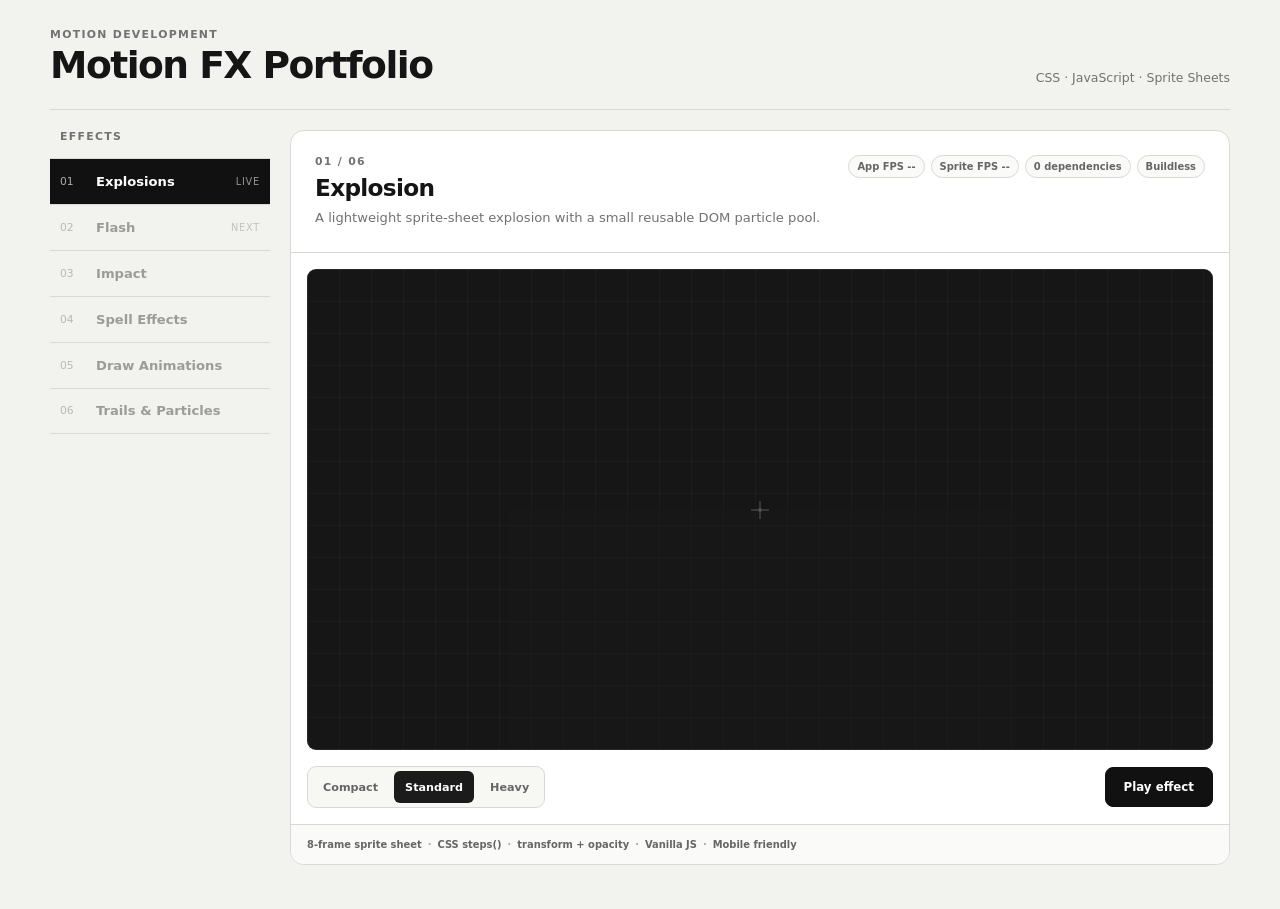
==== site/index.html @ fd5d84ce "Add FPS readouts to motion demo" ====
<!doctype html>
<html lang="en">
<head>
  <meta charset="utf-8">
  <meta name="viewport" content="width=device-width, initial-scale=1">
  <meta name="description" content="Lightweight browser motion and game FX portfolio built with CSS, JavaScript and sprite sheets.">
  <title>Motion FX Portfolio</title>
  <link rel="stylesheet" href="./styles.css">
</head>
<body>
  <main class="page-shell">
    <header class="site-header">
      <div>
        <p class="site-label">Motion Development</p>
        <h1>Motion FX Portfolio</h1>
      </div>
      <p class="stack">CSS · JavaScript · Sprite Sheets</p>
    </header>

    <div class="portfolio-layout">
      <nav class="effect-nav" aria-label="Effect categories">
        <p class="nav-label">Effects</p>
        <button class="effect-nav__item is-active" type="button" data-effect="explosion">
          <span class="effect-number">01</span>
          <span>Explosions</span>
          <small>Live</small>
        </button>
        <button class="effect-nav__item" type="button" data-effect="flash" disabled>
          <span class="effect-number">02</span>
          <span>Flash</span>
          <small>Next</small>
        </button>
        <button class="effect-nav__item" type="button" data-effect="impact" disabled>
          <span class="effect-number">03</span>
          <span>Impact</span>
        </button>
        <button class="effect-nav__item" type="button" data-effect="spell" disabled>
          <span class="effect-number">04</span>
          <span>Spell Effects</span>
        </button>
        <button class="effect-nav__item" type="button" data-effect="draw" disabled>
          <span class="effect-number">05</span>
          <span>Draw Animations</span>
        </button>
        <button class="effect-nav__item" type="button" data-effect="trails" disabled>
          <span class="effect-number">06</span>
          <span>Trails & Particles</span>
        </button>
      </nav>

      <section class="demo-panel" aria-labelledby="effect-title">
        <div class="demo-header">
          <div>
            <p class="demo-index">01 / 06</p>
            <h2 id="effect-title">Explosion</h2>
            <p class="demo-description">A lightweight sprite-sheet explosion with a small reusable DOM particle pool.</p>
          </div>
          <div class="runtime-meta" aria-label="Runtime information">
            <span>App FPS <strong id="app-fps">--</strong></span>
            <span>Sprite FPS <strong id="animation-fps">--</strong></span>
            <span>0 dependencies</span>
            <span>Buildless</span>
          </div>
        </div>

        <div class="stage" id="stage" aria-label="Explosion animation preview">
          <div class="stage-grid" aria-hidden="true"></div>
          <div class="origin" aria-hidden="true"><span></span></div>
          <div class="explosion-flash" id="explosion-flash" aria-hidden="true"></div>
          <div class="explosion-sprite" id="explosion-sprite" aria-hidden="true"></div>
          <div class="particles" id="particles" aria-hidden="true"></div>
        </div>

        <div class="demo-controls">
          <div class="variants" aria-label="Explosion variants">
            <button type="button" data-variant="compact">Compact</button>
            <button type="button" data-variant="standard" class="is-active">Standard</button>
            <button type="button" data-variant="heavy">Heavy</button>
          </div>
          <button class="play-button" id="play-button" type="button">Play effect</button>
        </div>

        <div class="technical-strip">
          <span>8-frame sprite sheet</span>
          <span>CSS steps()</span>
          <span>transform + opacity</span>
          <span>Vanilla JS</span>
          <span>Mobile friendly</span>
        </div>
      </section>
    </div>
  </main>

  <script src="./js/main.js" defer></script>
</body>
</html>
---- site/styles.css ----
:root {
  color-scheme: light;
  --page: #f2f2ef;
  --panel: #ffffff;
  --stage: #171717;
  --text: #151515;
  --muted: #727272;
  --line: #d9d9d4;
  --line-dark: #2a2a2a;
  --active: #111111;
  --radius: 14px;
  font-family: Inter, ui-sans-serif, system-ui, -apple-system, BlinkMacSystemFont, "Segoe UI", sans-serif;
}

* { box-sizing: border-box; }
body { margin: 0; min-width: 320px; color: var(--text); background: var(--page); }
button { font: inherit; }
button:focus-visible { outline: 2px solid #111; outline-offset: 3px; }

.page-shell { width: min(1180px, calc(100% - 32px)); margin: 0 auto; padding: 28px 0 44px; }
.site-header { display: flex; align-items: end; justify-content: space-between; gap: 24px; padding: 0 0 24px; border-bottom: 1px solid var(--line); }
.site-label, .nav-label, .demo-index { margin: 0 0 6px; color: var(--muted); font-size: .68rem; font-weight: 700; letter-spacing: .12em; text-transform: uppercase; }
h1 { margin: 0; font-size: clamp(1.7rem, 3vw, 2.35rem); line-height: 1; letter-spacing: -.04em; }
.stack { margin: 0; color: var(--muted); font-size: .78rem; }

.portfolio-layout { display: grid; grid-template-columns: 220px minmax(0, 1fr); gap: 20px; padding-top: 20px; }
.effect-nav { display: flex; flex-direction: column; align-self: start; }
.nav-label { padding: 0 10px 9px; }
.effect-nav__item { display: grid; grid-template-columns: 28px 1fr auto; align-items: center; gap: 8px; width: 100%; min-height: 46px; padding: 0 10px; border: 0; border-top: 1px solid var(--line); color: #3d3d3d; background: transparent; text-align: left; cursor: pointer; }
.effect-nav__item:last-child { border-bottom: 1px solid var(--line); }
.effect-nav__item.is-active { color: #fff; background: var(--active); }
.effect-nav__item:disabled { cursor: default; color: #9b9b98; }
.effect-number { font-size: .67rem; font-variant-numeric: tabular-nums; color: inherit; opacity: .65; }
.effect-nav__item > span:nth-child(2) { font-size: .82rem; font-weight: 650; }
.effect-nav__item small { color: inherit; font-size: .61rem; text-transform: uppercase; letter-spacing: .08em; opacity: .55; }

.demo-panel { overflow: hidden; border: 1px solid var(--line); border-radius: var(--radius); background: var(--panel); }
.demo-header { display: flex; align-items: start; justify-content: space-between; gap: 24px; padding: 24px; border-bottom: 1px solid var(--line); }
.demo-header h2 { margin: 0 0 7px; font-size: 1.45rem; letter-spacing: -.03em; }
.demo-description { max-width: 570px; margin: 0; color: var(--muted); font-size: .82rem; line-height: 1.55; }
.runtime-meta { display: flex; gap: 6px; flex-wrap: wrap; justify-content: flex-end; }
.runtime-meta span, .technical-strip span { padding: 5px 8px; border: 1px solid var(--line); border-radius: 999px; color: #666; background: #fafaf8; font-size: .62rem; font-weight: 650; white-space: nowrap; }

.stage { position: relative; width: calc(100% - 32px); aspect-ratio: 16 / 8.5; margin: 16px; overflow: hidden; border-radius: 9px; background: var(--stage); isolation: isolate; }
.stage-grid { position: absolute; inset: 0; opacity: .55; background-image: linear-gradient(rgba(255,255,255,.045) 1px, transparent 1px), linear-gradient(90deg, rgba(255,255,255,.045) 1px, transparent 1px); background-size: 32px 32px; }
.stage::after { content: ""; position: absolute; inset: 0; pointer-events: none; border: 1px solid rgba(255,255,255,.06); border-radius: inherit; }
.origin { position: absolute; left: 50%; top: 50%; width: 18px; height: 18px; transform: translate(-50%, -50%); opacity: .28; }
.origin::before, .origin::after { content: ""; position: absolute; left: 50%; top: 50%; background: #fff; transform: translate(-50%, -50%); }
.origin::before { width: 18px; height: 1px; }
.origin::after { width: 1px; height: 18px; }
.origin span { position: absolute; left: 50%; top: 50%; width: 4px; height: 4px; border: 1px solid #fff; border-radius: 50%; transform: translate(-50%, -50%); }

.explosion-sprite { position: absolute; left: 50%; top: 50%; z-index: 3; width: 128px; height: 128px; background-image: url("./assets/explosion-sprite.svg"); background-repeat: no-repeat; background-size: 1024px 128px; opacity: 0; transform: translate(-50%, -50%) scale(var(--sprite-scale, 1)); transform-origin: center; will-change: background-position, transform, opacity; }
.explosion-sprite.is-playing { opacity: 1; animation: sprite-explosion var(--sprite-duration, 520ms) steps(8, end) both; }
@keyframes sprite-explosion { from { background-position: 0 0; } to { background-position: -1024px 0; } }

.explosion-flash { position: absolute; left: 50%; top: 50%; z-index: 2; width: 18px; height: 18px; border-radius: 50%; background: #fff; opacity: 0; transform: translate(-50%, -50%) scale(.2); pointer-events: none; }
.explosion-flash.is-playing { animation: core-flash 140ms ease-out both; }
@keyframes core-flash { 0% { opacity: .95; transform: translate(-50%, -50%) scale(.2); } 100% { opacity: 0; transform: translate(-50%, -50%) scale(5.2); } }

.particles { position: absolute; inset: 0; z-index: 4; pointer-events: none; }
.particle { position: absolute; left: 50%; top: 50%; width: var(--size, 4px); height: var(--size, 4px); border-radius: 50%; background: var(--particle-color, #ffb23f); opacity: 0; transform: translate(-50%, -50%); will-change: transform, opacity; }
.particle.is-playing { animation: particle-burst var(--duration, 430ms) cubic-bezier(.12,.72,.2,1) var(--delay, 0ms) both; }
@keyframes particle-burst {
  0% { opacity: 1; transform: translate(-50%, -50%) translate(0,0) scale(1); }
  75% { opacity: .9; }
  100% { opacity: 0; transform: translate(-50%, -50%) translate(var(--x), var(--y)) scale(.25); }
}

.demo-controls { display: flex; align-items: center; justify-content: space-between; gap: 16px; padding: 0 16px 16px; }
.variants { display: flex; gap: 5px; padding: 4px; border: 1px solid var(--line); border-radius: 9px; background: #f7f7f4; }
.variants button { min-height: 32px; padding: 0 11px; border: 0; border-radius: 6px; color: #666; background: transparent; font-size: .7rem; font-weight: 700; cursor: pointer; }
.variants button.is-active { color: #fff; background: #1b1b1b; }
.play-button { min-height: 40px; padding: 0 18px; border: 1px solid #111; border-radius: 8px; color: #fff; background: #111; font-size: .74rem; font-weight: 750; cursor: pointer; }
.play-button:hover { background: #2b2b2b; }
.play-button:active { transform: translateY(1px); }

.technical-strip { display: flex; flex-wrap: wrap; gap: 6px; padding: 14px 16px; border-top: 1px solid var(--line); background: #fafaf8; }
.technical-strip span { padding: 0; border: 0; background: transparent; }
.technical-strip span + span::before { content: "·"; margin-right: 6px; color: #aaa; }

@media (max-width: 780px) {
  .site-header { align-items: start; flex-direction: column; gap: 10px; }
  .portfolio-layout { grid-template-columns: 1fr; }
  .effect-nav { display: grid; grid-template-columns: repeat(3, 1fr); gap: 6px; }
  .nav-label { grid-column: 1 / -1; padding-left: 0; }
  .effect-nav__item { grid-template-columns: 22px 1fr; min-height: 42px; border: 1px solid var(--line); border-radius: 8px; }
  .effect-nav__item:last-child { border-bottom: 1px solid var(--line); }
  .effect-nav__item small { display: none; }
  .demo-header { flex-direction: column; }
  .runtime-meta { justify-content: flex-start; }
  .stage { aspect-ratio: 4 / 3; }
}

@media (max-width: 520px) {
  .page-shell { width: min(100% - 20px, 1180px); padding-top: 18px; }
  .effect-nav { grid-template-columns: repeat(2, 1fr); }
  .demo-header { padding: 18px; }
  .stage { width: calc(100% - 20px); margin: 10px; }
  .demo-controls { align-items: stretch; flex-direction: column; padding: 0 10px 10px; }
  .variants { display: grid; grid-template-columns: repeat(3, 1fr); }
  .play-button { width: 100%; }
}

@media (prefers-reduced-motion: reduce) {
  .explosion-sprite.is-playing { animation-duration: 760ms; }
  .particle.is-playing { animation-duration: 560ms; }
}
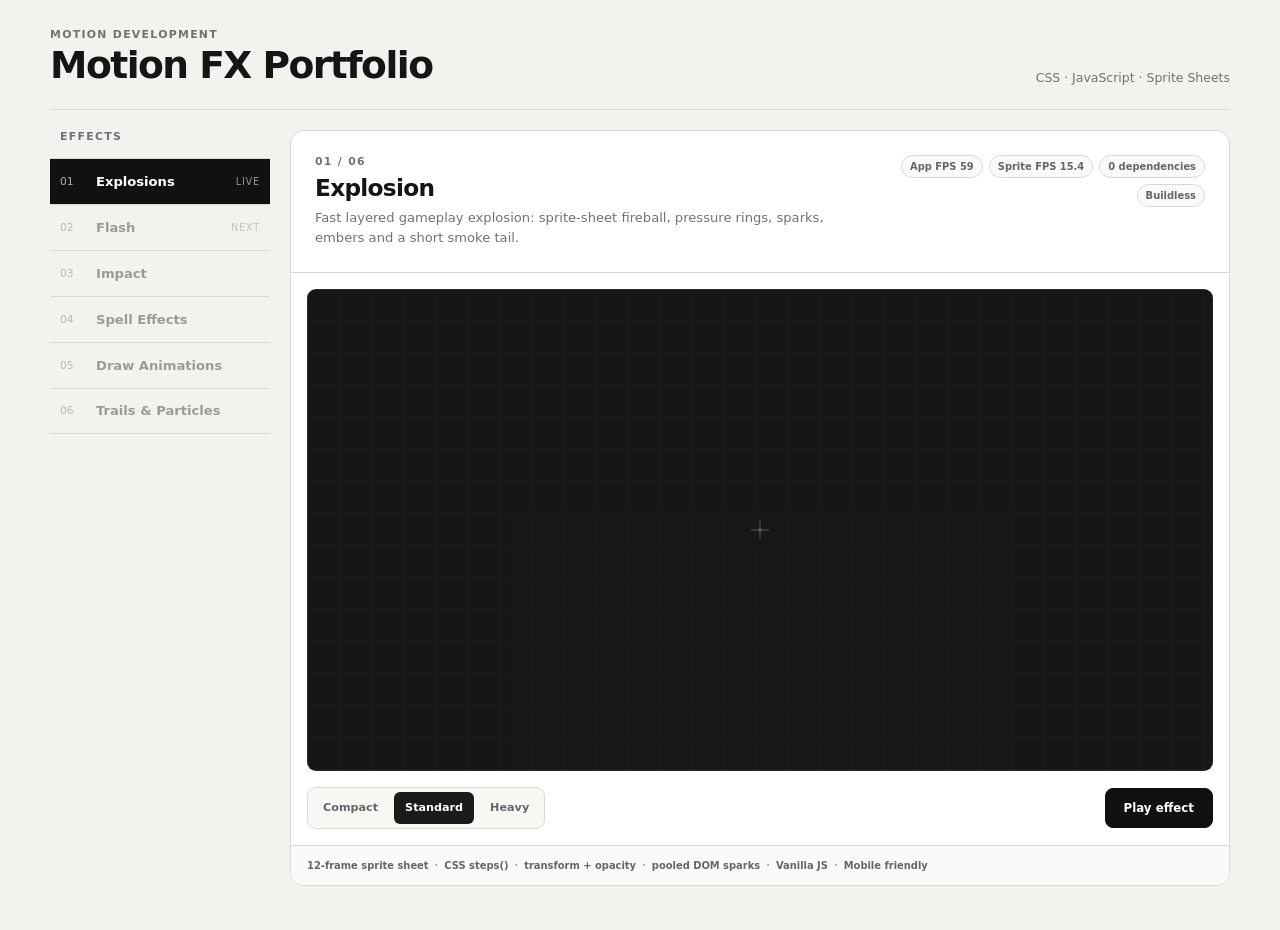
==== commit 04af9bfd: "Polish explosion presentation layers" ====
--- a/site/index.html
+++ b/site/index.html
@@ -53,7 +53,7 @@
           <div>
             <p class="demo-index">01 / 06</p>
             <h2 id="effect-title">Explosion</h2>
-            <p class="demo-description">A lightweight sprite-sheet explosion with a small reusable DOM particle pool.</p>
+            <p class="demo-description">Fast layered gameplay explosion: sprite-sheet fireball, pressure rings, sparks, embers and a short smoke tail.</p>
           </div>
           <div class="runtime-meta" aria-label="Runtime information">
             <span>App FPS <strong id="app-fps">--</strong></span>
@@ -66,7 +66,10 @@
         <div class="stage" id="stage" aria-label="Explosion animation preview">
           <div class="stage-grid" aria-hidden="true"></div>
           <div class="origin" aria-hidden="true"><span></span></div>
+          <div class="blast-bloom" id="blast-bloom" aria-hidden="true"></div>
           <div class="explosion-flash" id="explosion-flash" aria-hidden="true"></div>
+          <div class="shock-ring shock-ring--a" id="shock-ring-a" aria-hidden="true"></div>
+          <div class="shock-ring shock-ring--b" id="shock-ring-b" aria-hidden="true"></div>
           <div class="explosion-sprite" id="explosion-sprite" aria-hidden="true"></div>
           <div class="particles" id="particles" aria-hidden="true"></div>
         </div>
@@ -81,9 +84,10 @@
         </div>
 
         <div class="technical-strip">
-          <span>8-frame sprite sheet</span>
+          <span>12-frame sprite sheet</span>
           <span>CSS steps()</span>
           <span>transform + opacity</span>
+          <span>pooled DOM sparks</span>
           <span>Vanilla JS</span>
           <span>Mobile friendly</span>
         </div>
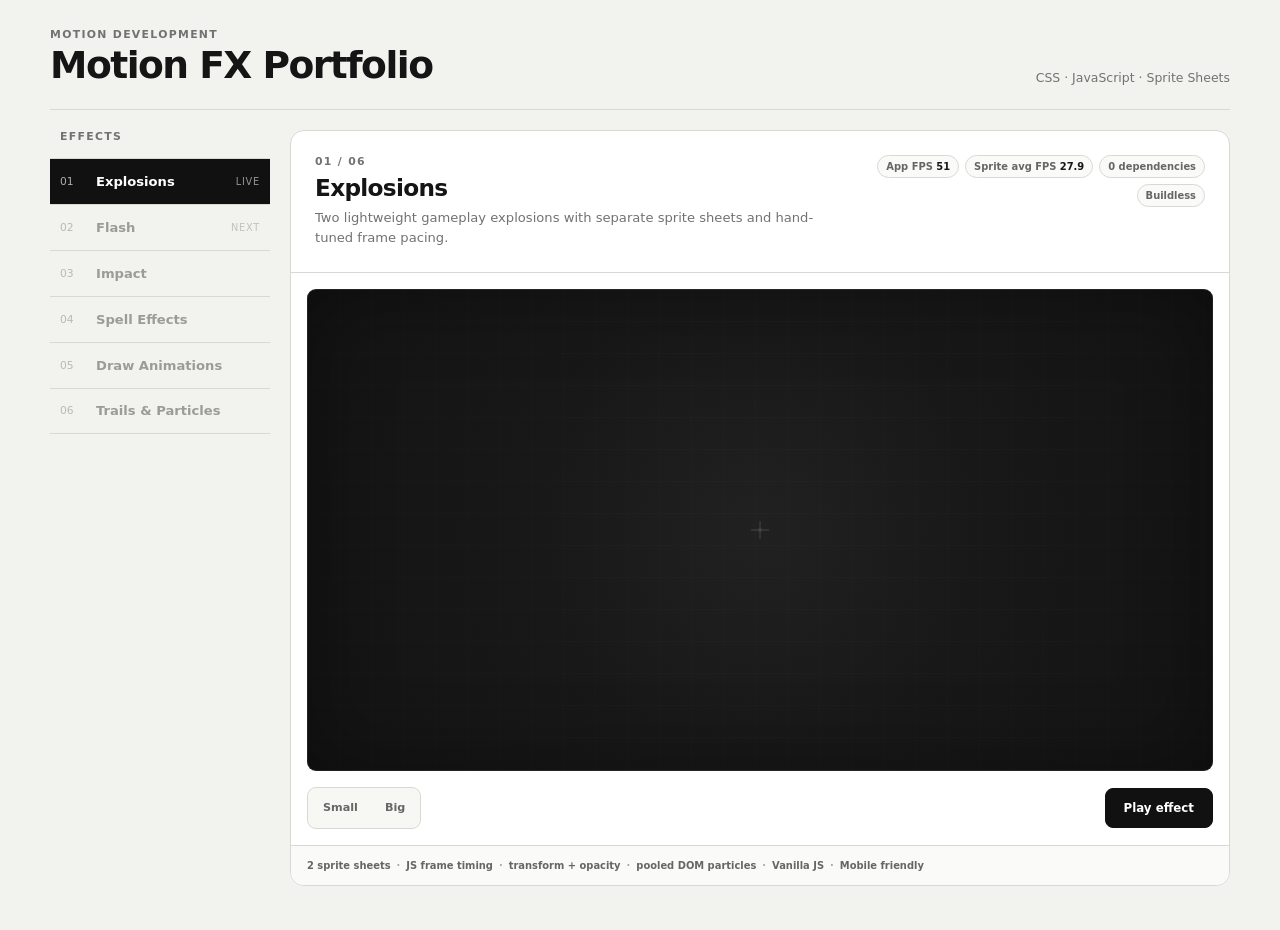
==== commit 72e2ab75: "Simplify explosion variants to Small and Big" ====
--- a/site/index.html
+++ b/site/index.html
@@ -52,12 +52,12 @@
         <div class="demo-header">
           <div>
             <p class="demo-index">01 / 06</p>
-            <h2 id="effect-title">Explosion</h2>
-            <p class="demo-description">Fast layered gameplay explosion: sprite-sheet fireball, pressure rings, sparks, embers and a short smoke tail.</p>
+            <h2 id="effect-title">Explosions</h2>
+            <p class="demo-description">Two lightweight gameplay explosions with separate sprite sheets and hand-tuned frame pacing.</p>
           </div>
           <div class="runtime-meta" aria-label="Runtime information">
             <span>App FPS <strong id="app-fps">--</strong></span>
-            <span>Sprite FPS <strong id="animation-fps">--</strong></span>
+            <span>Sprite avg FPS <strong id="animation-fps">--</strong></span>
             <span>0 dependencies</span>
             <span>Buildless</span>
           </div>
@@ -76,18 +76,17 @@
 
         <div class="demo-controls">
           <div class="variants" aria-label="Explosion variants">
-            <button type="button" data-variant="compact">Compact</button>
-            <button type="button" data-variant="standard" class="is-active">Standard</button>
-            <button type="button" data-variant="heavy">Heavy</button>
+            <button type="button" data-variant="small" class="is-active">Small</button>
+            <button type="button" data-variant="big">Big</button>
           </div>
           <button class="play-button" id="play-button" type="button">Play effect</button>
         </div>
 
         <div class="technical-strip">
-          <span>12-frame sprite sheet</span>
-          <span>CSS steps()</span>
+          <span>2 sprite sheets</span>
+          <span>JS frame timing</span>
           <span>transform + opacity</span>
-          <span>pooled DOM sparks</span>
+          <span>pooled DOM particles</span>
           <span>Vanilla JS</span>
           <span>Mobile friendly</span>
         </div>
--- a/site/styles.css
+++ b/site/styles.css
@@ -6,7 +6,6 @@
   --text: #151515;
   --muted: #727272;
   --line: #d9d9d4;
-  --line-dark: #2a2a2a;
   --active: #111111;
   --radius: 14px;
   font-family: Inter, ui-sans-serif, system-ui, -apple-system, BlinkMacSystemFont, "Segoe UI", sans-serif;
@@ -40,31 +39,165 @@
 .demo-description { max-width: 570px; margin: 0; color: var(--muted); font-size: .82rem; line-height: 1.55; }
 .runtime-meta { display: flex; gap: 6px; flex-wrap: wrap; justify-content: flex-end; }
 .runtime-meta span, .technical-strip span { padding: 5px 8px; border: 1px solid var(--line); border-radius: 999px; color: #666; background: #fafaf8; font-size: .62rem; font-weight: 650; white-space: nowrap; }
-
-.stage { position: relative; width: calc(100% - 32px); aspect-ratio: 16 / 8.5; margin: 16px; overflow: hidden; border-radius: 9px; background: var(--stage); isolation: isolate; }
-.stage-grid { position: absolute; inset: 0; opacity: .55; background-image: linear-gradient(rgba(255,255,255,.045) 1px, transparent 1px), linear-gradient(90deg, rgba(255,255,255,.045) 1px, transparent 1px); background-size: 32px 32px; }
-.stage::after { content: ""; position: absolute; inset: 0; pointer-events: none; border: 1px solid rgba(255,255,255,.06); border-radius: inherit; }
-.origin { position: absolute; left: 50%; top: 50%; width: 18px; height: 18px; transform: translate(-50%, -50%); opacity: .28; }
+.runtime-meta strong { color: #171717; font-variant-numeric: tabular-nums; }
+
+.stage {
+  position: relative;
+  width: calc(100% - 32px);
+  aspect-ratio: 16 / 8.5;
+  margin: 16px;
+  overflow: hidden;
+  border-radius: 9px;
+  background: radial-gradient(circle at 50% 50%, #212121 0, #181818 44%, #131313 100%);
+  isolation: isolate;
+  transform-origin: 50% 50%;
+}
+.stage-grid { position: absolute; inset: 0; opacity: .38; background-image: linear-gradient(rgba(255,255,255,.035) 1px, transparent 1px), linear-gradient(90deg, rgba(255,255,255,.035) 1px, transparent 1px); background-size: 32px 32px; }
+.stage::after { content: ""; position: absolute; inset: 0; z-index: 20; pointer-events: none; border: 1px solid rgba(255,255,255,.06); border-radius: inherit; box-shadow: inset 0 0 80px rgba(0,0,0,.34); }
+.stage.is-kicked { animation: stage-kick 145ms linear both; }
+@keyframes stage-kick {
+  0%,100% { transform: translate3d(0,0,0); }
+  18% { transform: translate3d(calc(var(--kick, 2px) * -1), calc(var(--kick, 2px) * .35), 0); }
+  38% { transform: translate3d(var(--kick, 2px), calc(var(--kick, 2px) * -.2), 0); }
+  60% { transform: translate3d(calc(var(--kick, 2px) * -.45), calc(var(--kick, 2px) * .12), 0); }
+  80% { transform: translate3d(calc(var(--kick, 2px) * .2), 0, 0); }
+}
+
+.origin { position: absolute; left: 50%; top: 50%; z-index: 1; width: 18px; height: 18px; transform: translate(-50%, -50%); opacity: .16; }
 .origin::before, .origin::after { content: ""; position: absolute; left: 50%; top: 50%; background: #fff; transform: translate(-50%, -50%); }
 .origin::before { width: 18px; height: 1px; }
 .origin::after { width: 1px; height: 18px; }
 .origin span { position: absolute; left: 50%; top: 50%; width: 4px; height: 4px; border: 1px solid #fff; border-radius: 50%; transform: translate(-50%, -50%); }
 
-.explosion-sprite { position: absolute; left: 50%; top: 50%; z-index: 3; width: 128px; height: 128px; background-image: url("./assets/explosion-sprite.svg"); background-repeat: no-repeat; background-size: 1024px 128px; opacity: 0; transform: translate(-50%, -50%) scale(var(--sprite-scale, 1)); transform-origin: center; will-change: background-position, transform, opacity; }
-.explosion-sprite.is-playing { opacity: 1; animation: sprite-explosion var(--sprite-duration, 520ms) steps(8, end) both; }
-@keyframes sprite-explosion { from { background-position: 0 0; } to { background-position: -1024px 0; } }
-
-.explosion-flash { position: absolute; left: 50%; top: 50%; z-index: 2; width: 18px; height: 18px; border-radius: 50%; background: #fff; opacity: 0; transform: translate(-50%, -50%) scale(.2); pointer-events: none; }
-.explosion-flash.is-playing { animation: core-flash 140ms ease-out both; }
-@keyframes core-flash { 0% { opacity: .95; transform: translate(-50%, -50%) scale(.2); } 100% { opacity: 0; transform: translate(-50%, -50%) scale(5.2); } }
-
-.particles { position: absolute; inset: 0; z-index: 4; pointer-events: none; }
-.particle { position: absolute; left: 50%; top: 50%; width: var(--size, 4px); height: var(--size, 4px); border-radius: 50%; background: var(--particle-color, #ffb23f); opacity: 0; transform: translate(-50%, -50%); will-change: transform, opacity; }
-.particle.is-playing { animation: particle-burst var(--duration, 430ms) cubic-bezier(.12,.72,.2,1) var(--delay, 0ms) both; }
-@keyframes particle-burst {
-  0% { opacity: 1; transform: translate(-50%, -50%) translate(0,0) scale(1); }
-  75% { opacity: .9; }
-  100% { opacity: 0; transform: translate(-50%, -50%) translate(var(--x), var(--y)) scale(.25); }
+.blast-bloom {
+  position: absolute;
+  left: 50%;
+  top: 50%;
+  z-index: 2;
+  width: 220px;
+  height: 220px;
+  pointer-events: none;
+  opacity: 0;
+  border-radius: 50%;
+  background: radial-gradient(circle, rgba(255,248,210,.9) 0 5%, rgba(255,170,45,.38) 19%, rgba(255,80,20,.16) 38%, transparent 68%);
+  transform: translate(-50%, -50%) scale(.12);
+  mix-blend-mode: screen;
+}
+.blast-bloom.is-playing { animation: blast-bloom 205ms cubic-bezier(.08,.7,.18,1) both; }
+@keyframes blast-bloom {
+  0% { opacity: .95; transform: translate(-50%, -50%) scale(.1); }
+  28% { opacity: .82; transform: translate(-50%, -50%) scale(.72); }
+  100% { opacity: 0; transform: translate(-50%, -50%) scale(1.18); }
+}
+
+.explosion-flash {
+  position: absolute;
+  left: 50%;
+  top: 50%;
+  z-index: 7;
+  width: 26px;
+  height: 26px;
+  pointer-events: none;
+  border-radius: 50%;
+  background: #fff;
+  box-shadow: 0 0 18px 6px rgba(255,244,188,.92), 0 0 48px 18px rgba(255,126,30,.45);
+  opacity: 0;
+  transform: translate(-50%, -50%) scale(.1);
+}
+.explosion-flash.is-playing { animation: core-flash 72ms ease-out both; }
+@keyframes core-flash {
+  0% { opacity: 1; transform: translate(-50%, -50%) scale(.12); }
+  34% { opacity: 1; transform: translate(-50%, -50%) scale(1.05); }
+  100% { opacity: 0; transform: translate(-50%, -50%) scale(2.35); }
+}
+
+.shock-ring {
+  position: absolute;
+  left: 50%;
+  top: 50%;
+  z-index: 4;
+  width: 44px;
+  height: 44px;
+  pointer-events: none;
+  border: 2px solid rgba(255,223,159,.8);
+  border-radius: 50%;
+  opacity: 0;
+  transform: translate(-50%, -50%) scale(.25);
+}
+.shock-ring--b { border-width: 1px; border-color: rgba(255,139,58,.6); }
+.shock-ring--a.is-playing { animation: shock-a 245ms cubic-bezier(.08,.72,.16,1) both; }
+.shock-ring--b.is-playing { animation: shock-b 330ms cubic-bezier(.08,.68,.14,1) 34ms both; }
+@keyframes shock-a {
+  0% { opacity: .92; transform: translate(-50%, -50%) scale(.25); }
+  100% { opacity: 0; transform: translate(-50%, -50%) scale(3.2); }
+}
+@keyframes shock-b {
+  0% { opacity: .6; transform: translate(-50%, -50%) scale(.25); }
+  100% { opacity: 0; transform: translate(-50%, -50%) scale(4.7); }
+}
+
+.explosion-sprite {
+  position: absolute;
+  left: 50%;
+  top: 50%;
+  z-index: 5;
+  width: 144px;
+  height: 144px;
+  background-image: url("./assets/explosion-sprite-v2.svg");
+  background-repeat: no-repeat;
+  background-size: 1728px 144px;
+  opacity: 0;
+  transform: translate(-50%, -50%) scale(var(--sprite-scale, 1));
+  transform-origin: center;
+  filter: drop-shadow(0 0 9px rgba(255,116,34,.35));
+  will-change: background-position, transform, opacity;
+}
+.explosion-sprite.is-playing {
+  opacity: 1;
+  animation: sprite-explosion var(--sprite-duration, 430ms) steps(12, end) both;
+}
+@keyframes sprite-explosion {
+  from { background-position: 0 0; }
+  to { background-position: -1728px 0; }
+}
+
+.particles { position: absolute; inset: 0; z-index: 8; pointer-events: none; mix-blend-mode: screen; }
+.particle {
+  position: absolute;
+  left: 50%;
+  top: 50%;
+  opacity: 0;
+  transform: translate(-50%, -50%) rotate(var(--rotation, 0deg));
+  transform-origin: 0 50%;
+  will-change: transform, opacity;
+}
+.particle.spark {
+  width: var(--length, 22px);
+  height: var(--thickness, 2px);
+  border-radius: 999px;
+  background: linear-gradient(90deg, #fff7bd 0, var(--particle-color, #ff9f32) 42%, rgba(255,106,25,0) 100%);
+  box-shadow: 0 0 7px rgba(255,145,45,.55);
+}
+.particle.ember {
+  width: var(--size, 4px);
+  height: var(--size, 4px);
+  border-radius: 50%;
+  background: var(--particle-color, #ff8b2d);
+  box-shadow: 0 0 6px rgba(255,116,31,.45);
+}
+.particle.spark.is-playing { animation: spark-burst var(--duration, 410ms) cubic-bezier(.08,.62,.16,1) var(--delay, 0ms) both; }
+.particle.ember.is-playing { animation: ember-burst var(--duration, 500ms) cubic-bezier(.1,.5,.2,1) var(--delay, 0ms) both; }
+@keyframes spark-burst {
+  0% { opacity: 0; transform: translate(-50%, -50%) rotate(var(--rotation)) translateX(4px) scaleX(.35); }
+  9% { opacity: 1; }
+  62% { opacity: .92; }
+  100% { opacity: 0; transform: translate(-50%, -50%) rotate(var(--rotation)) translateX(var(--distance)) scaleX(.18); }
+}
+@keyframes ember-burst {
+  0% { opacity: 0; transform: translate(-50%, -50%) translate3d(0,0,0) scale(.8); }
+  12% { opacity: 1; }
+  64% { opacity: .78; }
+  100% { opacity: 0; transform: translate(-50%, -50%) translate3d(var(--x), var(--y), 0) scale(.18); }
 }
 
 .demo-controls { display: flex; align-items: center; justify-content: space-between; gap: 16px; padding: 0 16px 16px; }
@@ -103,6 +236,8 @@
 }
 
 @media (prefers-reduced-motion: reduce) {
-  .explosion-sprite.is-playing { animation-duration: 760ms; }
-  .particle.is-playing { animation-duration: 560ms; }
-}
+  .stage.is-kicked { animation: none; }
+  .shock-ring { display: none; }
+  .explosion-sprite.is-playing { animation-duration: 650ms; }
+  .particle.spark.is-playing, .particle.ember.is-playing { animation-duration: 620ms; }
+}
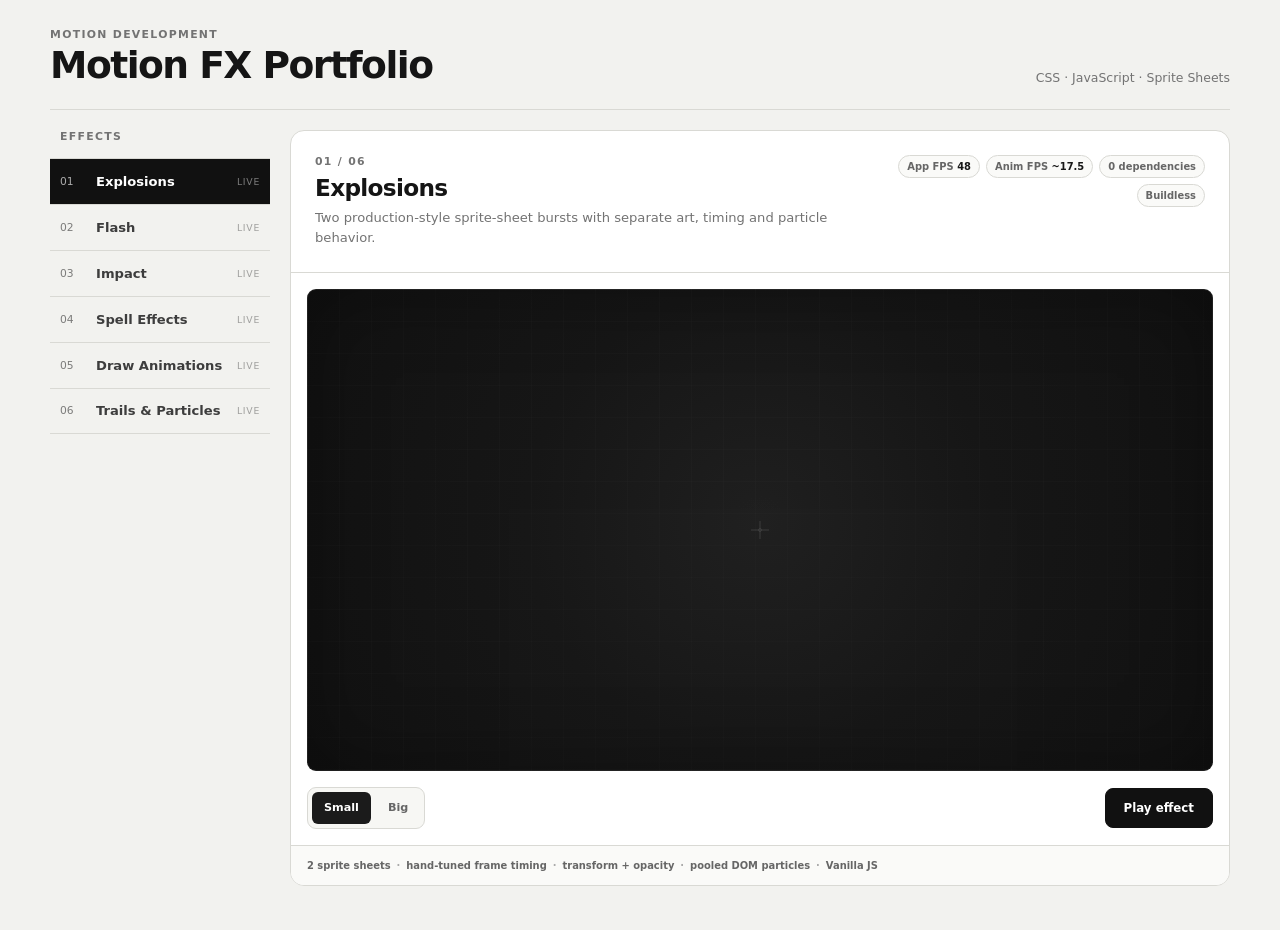
==== commit a44fa43f: "Implement full six-part motion FX portfolio" ====
--- a/site/index.html
+++ b/site/index.html
@@ -20,76 +20,40 @@
     <div class="portfolio-layout">
       <nav class="effect-nav" aria-label="Effect categories">
         <p class="nav-label">Effects</p>
-        <button class="effect-nav__item is-active" type="button" data-effect="explosion">
-          <span class="effect-number">01</span>
-          <span>Explosions</span>
-          <small>Live</small>
-        </button>
-        <button class="effect-nav__item" type="button" data-effect="flash" disabled>
-          <span class="effect-number">02</span>
-          <span>Flash</span>
-          <small>Next</small>
-        </button>
-        <button class="effect-nav__item" type="button" data-effect="impact" disabled>
-          <span class="effect-number">03</span>
-          <span>Impact</span>
-        </button>
-        <button class="effect-nav__item" type="button" data-effect="spell" disabled>
-          <span class="effect-number">04</span>
-          <span>Spell Effects</span>
-        </button>
-        <button class="effect-nav__item" type="button" data-effect="draw" disabled>
-          <span class="effect-number">05</span>
-          <span>Draw Animations</span>
-        </button>
-        <button class="effect-nav__item" type="button" data-effect="trails" disabled>
-          <span class="effect-number">06</span>
-          <span>Trails & Particles</span>
-        </button>
+        <button class="effect-nav__item is-active" type="button" data-effect="explosion"><span class="effect-number">01</span><span>Explosions</span><small>Live</small></button>
+        <button class="effect-nav__item" type="button" data-effect="flash"><span class="effect-number">02</span><span>Flash</span><small>Live</small></button>
+        <button class="effect-nav__item" type="button" data-effect="impact"><span class="effect-number">03</span><span>Impact</span><small>Live</small></button>
+        <button class="effect-nav__item" type="button" data-effect="spell"><span class="effect-number">04</span><span>Spell Effects</span><small>Live</small></button>
+        <button class="effect-nav__item" type="button" data-effect="draw"><span class="effect-number">05</span><span>Draw Animations</span><small>Live</small></button>
+        <button class="effect-nav__item" type="button" data-effect="trails"><span class="effect-number">06</span><span>Trails & Particles</span><small>Live</small></button>
       </nav>
 
       <section class="demo-panel" aria-labelledby="effect-title">
         <div class="demo-header">
           <div>
-            <p class="demo-index">01 / 06</p>
+            <p class="demo-index" id="demo-index">01 / 06</p>
             <h2 id="effect-title">Explosions</h2>
-            <p class="demo-description">Two lightweight gameplay explosions with separate sprite sheets and hand-tuned frame pacing.</p>
+            <p class="demo-description" id="demo-description"></p>
           </div>
           <div class="runtime-meta" aria-label="Runtime information">
             <span>App FPS <strong id="app-fps">--</strong></span>
-            <span>Sprite avg FPS <strong id="animation-fps">--</strong></span>
+            <span id="animation-fps-wrap">Anim FPS <strong id="animation-fps">--</strong></span>
             <span>0 dependencies</span>
             <span>Buildless</span>
           </div>
         </div>
 
-        <div class="stage" id="stage" aria-label="Explosion animation preview">
+        <div class="stage" id="stage">
           <div class="stage-grid" aria-hidden="true"></div>
-          <div class="origin" aria-hidden="true"><span></span></div>
-          <div class="blast-bloom" id="blast-bloom" aria-hidden="true"></div>
-          <div class="explosion-flash" id="explosion-flash" aria-hidden="true"></div>
-          <div class="shock-ring shock-ring--a" id="shock-ring-a" aria-hidden="true"></div>
-          <div class="shock-ring shock-ring--b" id="shock-ring-b" aria-hidden="true"></div>
-          <div class="explosion-sprite" id="explosion-sprite" aria-hidden="true"></div>
-          <div class="particles" id="particles" aria-hidden="true"></div>
+          <div id="effect-root" class="effect-root" aria-live="polite"></div>
         </div>
 
         <div class="demo-controls">
-          <div class="variants" aria-label="Explosion variants">
-            <button type="button" data-variant="small" class="is-active">Small</button>
-            <button type="button" data-variant="big">Big</button>
-          </div>
+          <div class="variants" id="variant-controls" aria-label="Effect variants"></div>
           <button class="play-button" id="play-button" type="button">Play effect</button>
         </div>
 
-        <div class="technical-strip">
-          <span>2 sprite sheets</span>
-          <span>JS frame timing</span>
-          <span>transform + opacity</span>
-          <span>pooled DOM particles</span>
-          <span>Vanilla JS</span>
-          <span>Mobile friendly</span>
-        </div>
+        <div class="technical-strip" id="technical-strip"></div>
       </section>
     </div>
   </main>
--- a/site/styles.css
+++ b/site/styles.css
@@ -1,243 +1,261 @@
 :root {
   color-scheme: light;
   --page: #f2f2ef;
-  --panel: #ffffff;
-  --stage: #171717;
+  --panel: #fff;
+  --stage: #151515;
   --text: #151515;
-  --muted: #727272;
+  --muted: #737373;
   --line: #d9d9d4;
-  --active: #111111;
+  --active: #111;
   --radius: 14px;
   font-family: Inter, ui-sans-serif, system-ui, -apple-system, BlinkMacSystemFont, "Segoe UI", sans-serif;
 }
-
 * { box-sizing: border-box; }
 body { margin: 0; min-width: 320px; color: var(--text); background: var(--page); }
 button { font: inherit; }
 button:focus-visible { outline: 2px solid #111; outline-offset: 3px; }
-
 .page-shell { width: min(1180px, calc(100% - 32px)); margin: 0 auto; padding: 28px 0 44px; }
-.site-header { display: flex; align-items: end; justify-content: space-between; gap: 24px; padding: 0 0 24px; border-bottom: 1px solid var(--line); }
-.site-label, .nav-label, .demo-index { margin: 0 0 6px; color: var(--muted); font-size: .68rem; font-weight: 700; letter-spacing: .12em; text-transform: uppercase; }
-h1 { margin: 0; font-size: clamp(1.7rem, 3vw, 2.35rem); line-height: 1; letter-spacing: -.04em; }
+.site-header { display: flex; align-items: end; justify-content: space-between; gap: 24px; padding-bottom: 24px; border-bottom: 1px solid var(--line); }
+.site-label,.nav-label,.demo-index { margin: 0 0 6px; color: var(--muted); font-size: .68rem; font-weight: 700; letter-spacing: .12em; text-transform: uppercase; }
+h1 { margin: 0; font-size: clamp(1.7rem,3vw,2.35rem); line-height: 1; letter-spacing: -.04em; }
 .stack { margin: 0; color: var(--muted); font-size: .78rem; }
-
-.portfolio-layout { display: grid; grid-template-columns: 220px minmax(0, 1fr); gap: 20px; padding-top: 20px; }
+.portfolio-layout { display: grid; grid-template-columns: 220px minmax(0,1fr); gap: 20px; padding-top: 20px; }
 .effect-nav { display: flex; flex-direction: column; align-self: start; }
 .nav-label { padding: 0 10px 9px; }
 .effect-nav__item { display: grid; grid-template-columns: 28px 1fr auto; align-items: center; gap: 8px; width: 100%; min-height: 46px; padding: 0 10px; border: 0; border-top: 1px solid var(--line); color: #3d3d3d; background: transparent; text-align: left; cursor: pointer; }
 .effect-nav__item:last-child { border-bottom: 1px solid var(--line); }
 .effect-nav__item.is-active { color: #fff; background: var(--active); }
-.effect-nav__item:disabled { cursor: default; color: #9b9b98; }
-.effect-number { font-size: .67rem; font-variant-numeric: tabular-nums; color: inherit; opacity: .65; }
+.effect-number { font-size: .67rem; font-variant-numeric: tabular-nums; opacity: .65; }
 .effect-nav__item > span:nth-child(2) { font-size: .82rem; font-weight: 650; }
-.effect-nav__item small { color: inherit; font-size: .61rem; text-transform: uppercase; letter-spacing: .08em; opacity: .55; }
-
+.effect-nav__item small { color: inherit; font-size: .58rem; text-transform: uppercase; letter-spacing: .08em; opacity: .45; }
 .demo-panel { overflow: hidden; border: 1px solid var(--line); border-radius: var(--radius); background: var(--panel); }
 .demo-header { display: flex; align-items: start; justify-content: space-between; gap: 24px; padding: 24px; border-bottom: 1px solid var(--line); }
 .demo-header h2 { margin: 0 0 7px; font-size: 1.45rem; letter-spacing: -.03em; }
-.demo-description { max-width: 570px; margin: 0; color: var(--muted); font-size: .82rem; line-height: 1.55; }
+.demo-description { max-width: 575px; margin: 0; color: var(--muted); font-size: .82rem; line-height: 1.55; }
 .runtime-meta { display: flex; gap: 6px; flex-wrap: wrap; justify-content: flex-end; }
-.runtime-meta span, .technical-strip span { padding: 5px 8px; border: 1px solid var(--line); border-radius: 999px; color: #666; background: #fafaf8; font-size: .62rem; font-weight: 650; white-space: nowrap; }
+.runtime-meta span { padding: 5px 8px; border: 1px solid var(--line); border-radius: 999px; color: #666; background: #fafaf8; font-size: .62rem; font-weight: 650; white-space: nowrap; }
 .runtime-meta strong { color: #171717; font-variant-numeric: tabular-nums; }
-
-.stage {
-  position: relative;
-  width: calc(100% - 32px);
-  aspect-ratio: 16 / 8.5;
-  margin: 16px;
-  overflow: hidden;
-  border-radius: 9px;
-  background: radial-gradient(circle at 50% 50%, #212121 0, #181818 44%, #131313 100%);
-  isolation: isolate;
-  transform-origin: 50% 50%;
-}
-.stage-grid { position: absolute; inset: 0; opacity: .38; background-image: linear-gradient(rgba(255,255,255,.035) 1px, transparent 1px), linear-gradient(90deg, rgba(255,255,255,.035) 1px, transparent 1px); background-size: 32px 32px; }
-.stage::after { content: ""; position: absolute; inset: 0; z-index: 20; pointer-events: none; border: 1px solid rgba(255,255,255,.06); border-radius: inherit; box-shadow: inset 0 0 80px rgba(0,0,0,.34); }
-.stage.is-kicked { animation: stage-kick 145ms linear both; }
+.stage { position: relative; width: calc(100% - 32px); aspect-ratio: 16/8.5; margin: 16px; overflow: hidden; border-radius: 9px; background: radial-gradient(circle at 50% 48%,#202020 0,#171717 45%,#121212 100%); isolation: isolate; transform-origin: center; }
+.stage-grid { position: absolute; inset: 0; opacity: .34; background-image: linear-gradient(rgba(255,255,255,.035) 1px,transparent 1px),linear-gradient(90deg,rgba(255,255,255,.035) 1px,transparent 1px); background-size: 32px 32px; }
+.stage::after { content: ""; position: absolute; inset: 0; z-index: 50; pointer-events: none; border: 1px solid rgba(255,255,255,.06); border-radius: inherit; box-shadow: inset 0 0 80px rgba(0,0,0,.32); }
+.effect-root { position: absolute; inset: 0; z-index: 2; overflow: hidden; }
+.stage.is-kicked { animation: stage-kick 135ms linear both; }
 @keyframes stage-kick {
   0%,100% { transform: translate3d(0,0,0); }
-  18% { transform: translate3d(calc(var(--kick, 2px) * -1), calc(var(--kick, 2px) * .35), 0); }
-  38% { transform: translate3d(var(--kick, 2px), calc(var(--kick, 2px) * -.2), 0); }
-  60% { transform: translate3d(calc(var(--kick, 2px) * -.45), calc(var(--kick, 2px) * .12), 0); }
-  80% { transform: translate3d(calc(var(--kick, 2px) * .2), 0, 0); }
-}
-
-.origin { position: absolute; left: 50%; top: 50%; z-index: 1; width: 18px; height: 18px; transform: translate(-50%, -50%); opacity: .16; }
-.origin::before, .origin::after { content: ""; position: absolute; left: 50%; top: 50%; background: #fff; transform: translate(-50%, -50%); }
-.origin::before { width: 18px; height: 1px; }
-.origin::after { width: 1px; height: 18px; }
-.origin span { position: absolute; left: 50%; top: 50%; width: 4px; height: 4px; border: 1px solid #fff; border-radius: 50%; transform: translate(-50%, -50%); }
-
-.blast-bloom {
-  position: absolute;
-  left: 50%;
-  top: 50%;
-  z-index: 2;
-  width: 220px;
-  height: 220px;
-  pointer-events: none;
-  opacity: 0;
-  border-radius: 50%;
-  background: radial-gradient(circle, rgba(255,248,210,.9) 0 5%, rgba(255,170,45,.38) 19%, rgba(255,80,20,.16) 38%, transparent 68%);
-  transform: translate(-50%, -50%) scale(.12);
-  mix-blend-mode: screen;
-}
-.blast-bloom.is-playing { animation: blast-bloom 205ms cubic-bezier(.08,.7,.18,1) both; }
-@keyframes blast-bloom {
-  0% { opacity: .95; transform: translate(-50%, -50%) scale(.1); }
-  28% { opacity: .82; transform: translate(-50%, -50%) scale(.72); }
-  100% { opacity: 0; transform: translate(-50%, -50%) scale(1.18); }
-}
-
-.explosion-flash {
-  position: absolute;
-  left: 50%;
-  top: 50%;
-  z-index: 7;
-  width: 26px;
-  height: 26px;
-  pointer-events: none;
-  border-radius: 50%;
-  background: #fff;
-  box-shadow: 0 0 18px 6px rgba(255,244,188,.92), 0 0 48px 18px rgba(255,126,30,.45);
-  opacity: 0;
-  transform: translate(-50%, -50%) scale(.1);
-}
-.explosion-flash.is-playing { animation: core-flash 72ms ease-out both; }
-@keyframes core-flash {
-  0% { opacity: 1; transform: translate(-50%, -50%) scale(.12); }
-  34% { opacity: 1; transform: translate(-50%, -50%) scale(1.05); }
-  100% { opacity: 0; transform: translate(-50%, -50%) scale(2.35); }
-}
-
-.shock-ring {
-  position: absolute;
-  left: 50%;
-  top: 50%;
-  z-index: 4;
-  width: 44px;
-  height: 44px;
-  pointer-events: none;
-  border: 2px solid rgba(255,223,159,.8);
-  border-radius: 50%;
-  opacity: 0;
-  transform: translate(-50%, -50%) scale(.25);
-}
-.shock-ring--b { border-width: 1px; border-color: rgba(255,139,58,.6); }
-.shock-ring--a.is-playing { animation: shock-a 245ms cubic-bezier(.08,.72,.16,1) both; }
-.shock-ring--b.is-playing { animation: shock-b 330ms cubic-bezier(.08,.68,.14,1) 34ms both; }
-@keyframes shock-a {
-  0% { opacity: .92; transform: translate(-50%, -50%) scale(.25); }
-  100% { opacity: 0; transform: translate(-50%, -50%) scale(3.2); }
-}
-@keyframes shock-b {
-  0% { opacity: .6; transform: translate(-50%, -50%) scale(.25); }
-  100% { opacity: 0; transform: translate(-50%, -50%) scale(4.7); }
-}
-
-.explosion-sprite {
-  position: absolute;
-  left: 50%;
-  top: 50%;
-  z-index: 5;
-  width: 144px;
-  height: 144px;
-  background-image: url("./assets/explosion-sprite-v2.svg");
-  background-repeat: no-repeat;
-  background-size: 1728px 144px;
-  opacity: 0;
-  transform: translate(-50%, -50%) scale(var(--sprite-scale, 1));
-  transform-origin: center;
-  filter: drop-shadow(0 0 9px rgba(255,116,34,.35));
-  will-change: background-position, transform, opacity;
-}
-.explosion-sprite.is-playing {
-  opacity: 1;
-  animation: sprite-explosion var(--sprite-duration, 430ms) steps(12, end) both;
-}
-@keyframes sprite-explosion {
-  from { background-position: 0 0; }
-  to { background-position: -1728px 0; }
-}
-
-.particles { position: absolute; inset: 0; z-index: 8; pointer-events: none; mix-blend-mode: screen; }
-.particle {
-  position: absolute;
-  left: 50%;
-  top: 50%;
-  opacity: 0;
-  transform: translate(-50%, -50%) rotate(var(--rotation, 0deg));
-  transform-origin: 0 50%;
-  will-change: transform, opacity;
-}
-.particle.spark {
-  width: var(--length, 22px);
-  height: var(--thickness, 2px);
-  border-radius: 999px;
-  background: linear-gradient(90deg, #fff7bd 0, var(--particle-color, #ff9f32) 42%, rgba(255,106,25,0) 100%);
-  box-shadow: 0 0 7px rgba(255,145,45,.55);
-}
-.particle.ember {
-  width: var(--size, 4px);
-  height: var(--size, 4px);
-  border-radius: 50%;
-  background: var(--particle-color, #ff8b2d);
-  box-shadow: 0 0 6px rgba(255,116,31,.45);
-}
-.particle.spark.is-playing { animation: spark-burst var(--duration, 410ms) cubic-bezier(.08,.62,.16,1) var(--delay, 0ms) both; }
-.particle.ember.is-playing { animation: ember-burst var(--duration, 500ms) cubic-bezier(.1,.5,.2,1) var(--delay, 0ms) both; }
-@keyframes spark-burst {
-  0% { opacity: 0; transform: translate(-50%, -50%) rotate(var(--rotation)) translateX(4px) scaleX(.35); }
-  9% { opacity: 1; }
-  62% { opacity: .92; }
-  100% { opacity: 0; transform: translate(-50%, -50%) rotate(var(--rotation)) translateX(var(--distance)) scaleX(.18); }
-}
-@keyframes ember-burst {
-  0% { opacity: 0; transform: translate(-50%, -50%) translate3d(0,0,0) scale(.8); }
-  12% { opacity: 1; }
-  64% { opacity: .78; }
-  100% { opacity: 0; transform: translate(-50%, -50%) translate3d(var(--x), var(--y), 0) scale(.18); }
-}
-
+  18% { transform: translate3d(calc(var(--kick,1px)*-1),calc(var(--kick,1px)*.3),0); }
+  42% { transform: translate3d(var(--kick,1px),calc(var(--kick,1px)*-.2),0); }
+  67% { transform: translate3d(calc(var(--kick,1px)*-.35),0,0); }
+}
 .demo-controls { display: flex; align-items: center; justify-content: space-between; gap: 16px; padding: 0 16px 16px; }
 .variants { display: flex; gap: 5px; padding: 4px; border: 1px solid var(--line); border-radius: 9px; background: #f7f7f4; }
-.variants button { min-height: 32px; padding: 0 11px; border: 0; border-radius: 6px; color: #666; background: transparent; font-size: .7rem; font-weight: 700; cursor: pointer; }
+.variants button { min-height: 32px; padding: 0 12px; border: 0; border-radius: 6px; color: #666; background: transparent; font-size: .7rem; font-weight: 700; cursor: pointer; }
 .variants button.is-active { color: #fff; background: #1b1b1b; }
 .play-button { min-height: 40px; padding: 0 18px; border: 1px solid #111; border-radius: 8px; color: #fff; background: #111; font-size: .74rem; font-weight: 750; cursor: pointer; }
 .play-button:hover { background: #2b2b2b; }
 .play-button:active { transform: translateY(1px); }
-
 .technical-strip { display: flex; flex-wrap: wrap; gap: 6px; padding: 14px 16px; border-top: 1px solid var(--line); background: #fafaf8; }
-.technical-strip span { padding: 0; border: 0; background: transparent; }
+.technical-strip span { color: #666; font-size: .62rem; font-weight: 650; white-space: nowrap; }
 .technical-strip span + span::before { content: "·"; margin-right: 6px; color: #aaa; }
-
-@media (max-width: 780px) {
-  .site-header { align-items: start; flex-direction: column; gap: 10px; }
-  .portfolio-layout { grid-template-columns: 1fr; }
-  .effect-nav { display: grid; grid-template-columns: repeat(3, 1fr); gap: 6px; }
-  .nav-label { grid-column: 1 / -1; padding-left: 0; }
-  .effect-nav__item { grid-template-columns: 22px 1fr; min-height: 42px; border: 1px solid var(--line); border-radius: 8px; }
-  .effect-nav__item:last-child { border-bottom: 1px solid var(--line); }
-  .effect-nav__item small { display: none; }
-  .demo-header { flex-direction: column; }
-  .runtime-meta { justify-content: flex-start; }
-  .stage { aspect-ratio: 4 / 3; }
-}
-
-@media (max-width: 520px) {
-  .page-shell { width: min(100% - 20px, 1180px); padding-top: 18px; }
-  .effect-nav { grid-template-columns: repeat(2, 1fr); }
-  .demo-header { padding: 18px; }
-  .stage { width: calc(100% - 20px); margin: 10px; }
-  .demo-controls { align-items: stretch; flex-direction: column; padding: 0 10px 10px; }
-  .variants { display: grid; grid-template-columns: repeat(3, 1fr); }
-  .play-button { width: 100%; }
-}
-
+.fx-origin { position: absolute; left: 50%; top: 50%; width: 18px; height: 18px; transform: translate(-50%,-50%); opacity: .13; }
+.fx-origin::before,.fx-origin::after { content:""; position:absolute; left:50%; top:50%; background:#fff; transform:translate(-50%,-50%); }
+.fx-origin::before { width:18px; height:1px; } .fx-origin::after { width:1px; height:18px; }
+.fx-origin span { position:absolute; left:50%; top:50%; width:4px; height:4px; border:1px solid #fff; border-radius:50%; transform:translate(-50%,-50%); }
+.blast-bloom,.explosion-flash,.shock-ring,.explosion-sprite,.particles { position:absolute; left:50%; top:50%; pointer-events:none; }
+.blast-bloom { z-index:2; width:220px; height:220px; border-radius:50%; opacity:0; background:radial-gradient(circle,rgba(255,248,210,.95) 0 4%,rgba(255,170,45,.38) 20%,rgba(255,80,20,.15) 39%,transparent 68%); transform:translate(-50%,-50%) scale(.1); mix-blend-mode:screen; }
+.blast-bloom.is-playing { animation:blast-bloom 190ms cubic-bezier(.08,.7,.18,1) both; }
+@keyframes blast-bloom { 0%{opacity:.95;transform:translate(-50%,-50%) scale(.08)} 30%{opacity:.82;transform:translate(-50%,-50%) scale(.68)} 100%{opacity:0;transform:translate(-50%,-50%) scale(1.16)} }
+.explosion-flash { z-index:7; width:25px; height:25px; border-radius:50%; opacity:0; background:#fff; box-shadow:0 0 18px 6px rgba(255,244,188,.9),0 0 45px 16px rgba(255,126,30,.4); transform:translate(-50%,-50%) scale(.1); }
+.explosion-flash.is-playing { animation:core-flash 66ms ease-out both; }
+@keyframes core-flash { 0%{opacity:1;transform:translate(-50%,-50%) scale(.1)} 40%{opacity:1;transform:translate(-50%,-50%) scale(1)} 100%{opacity:0;transform:translate(-50%,-50%) scale(2.2)} }
+.shock-ring { z-index:4; width:44px; height:44px; border:2px solid rgba(255,223,159,.75); border-radius:50%; opacity:0; transform:translate(-50%,-50%) scale(.25); }
+.shock-ring--b { border-width:1px; border-color:rgba(255,139,58,.5); }
+.shock-ring--a.is-playing { animation:shock-a 230ms cubic-bezier(.08,.72,.16,1) both; }
+.shock-ring--b.is-playing { animation:shock-b 310ms cubic-bezier(.08,.68,.14,1) 30ms both; }
+@keyframes shock-a { from{opacity:.88;transform:translate(-50%,-50%) scale(.25)} to{opacity:0;transform:translate(-50%,-50%) scale(var(--ring-a-scale,3.2))} }
+@keyframes shock-b { from{opacity:.55;transform:translate(-50%,-50%) scale(.25)} to{opacity:0;transform:translate(-50%,-50%) scale(var(--ring-b-scale,4.5))} }
+.explosion-sprite { z-index:5; opacity:0; background-repeat:no-repeat; transform:translate(-50%,-50%); filter:drop-shadow(0 0 8px rgba(255,116,34,.3)); }
+.explosion-sprite.is-playing { opacity:1; }
+.particles { inset:0; left:0; top:0; z-index:8; mix-blend-mode:screen; }
+.particle { position:absolute; left:50%; top:50%; opacity:0; will-change:transform,opacity; }
+.particle.spark { width:var(--length,20px); height:var(--thickness,2px); border-radius:999px; background:linear-gradient(90deg,#fff7bd 0,var(--particle-color,#ff9f32) 42%,transparent 100%); box-shadow:0 0 7px rgba(255,145,45,.45); transform:translate(-50%,-50%) rotate(var(--rotation)); transform-origin:0 50%; }
+.particle.ember { width:var(--size,4px); height:var(--size,4px); border-radius:50%; background:var(--particle-color,#ff8b2d); box-shadow:0 0 6px rgba(255,116,31,.4); transform:translate(-50%,-50%); }
+.particle.debris { width:var(--w,6px); height:var(--h,4px); border-radius:1px; background:#4b3428; transform:translate(-50%,-50%); }
+.particle.spark.is-playing { animation:spark-burst var(--duration) cubic-bezier(.08,.62,.16,1) var(--delay) both; }
+.particle.ember.is-playing { animation:ember-burst var(--duration) cubic-bezier(.1,.5,.2,1) var(--delay) both; }
+.particle.debris.is-playing { animation:debris-burst var(--duration) cubic-bezier(.12,.52,.22,1) var(--delay) both; }
+@keyframes spark-burst { 0%{opacity:0;transform:translate(-50%,-50%) rotate(var(--rotation)) translateX(4px) scaleX(.3)} 10%{opacity:1} 60%{opacity:.9} 100%{opacity:0;transform:translate(-50%,-50%) rotate(var(--rotation)) translateX(var(--distance)) scaleX(.15)} }
+@keyframes ember-burst { 0%{opacity:0;transform:translate(-50%,-50%) translate3d(0,0,0) scale(.8)} 12%{opacity:1} 65%{opacity:.75} 100%{opacity:0;transform:translate(-50%,-50%) translate3d(var(--x),var(--y),0) scale(.15)} }
+@keyframes debris-burst { 0%{opacity:0;transform:translate(-50%,-50%) translate3d(0,0,0) rotate(0)} 12%{opacity:.85} 100%{opacity:0;transform:translate(-50%,-50%) translate3d(var(--x),var(--y),0) rotate(var(--spin))} }
+.flash-study { position:absolute; left:50%; top:50%; width:1px; height:1px; }
+.flash-core,.flash-bloom,.flash-ring,.flash-rays { position:absolute; left:0; top:0; pointer-events:none; }
+.flash-core { z-index:5; width:24px; height:24px; border-radius:50%; background:#fff; opacity:0; transform:translate(-50%,-50%) scale(.2); }
+.flash-bloom { width:190px; height:190px; border-radius:50%; background:radial-gradient(circle,rgba(255,255,255,.9) 0 4%,rgba(206,229,255,.35) 18%,rgba(115,169,255,.12) 42%,transparent 68%); opacity:0; transform:translate(-50%,-50%) scale(.15); mix-blend-mode:screen; }
+.flash-ring { width:38px; height:38px; border:2px solid rgba(229,240,255,.82); border-radius:50%; opacity:0; transform:translate(-50%,-50%) scale(.3); }
+.flash-rays span { position:absolute; left:0; top:0; width:var(--ray,64px); height:2px; border-radius:999px; background:linear-gradient(90deg,rgba(255,255,255,.95),rgba(144,191,255,.48),transparent); transform-origin:0 50%; transform:rotate(calc(var(--i)*36deg)) translateX(9px) scaleX(.2); opacity:0; }
+.flash-big .flash-rays span { --ray:92px; height:3px; }
+.flash-playing .flash-core { animation:flash-core 75ms ease-out both; }
+.flash-playing .flash-bloom { animation:flash-bloom 150ms cubic-bezier(.08,.7,.2,1) both; }
+.flash-playing .flash-ring { animation:flash-ring 175ms cubic-bezier(.08,.72,.18,1) 10ms both; }
+.flash-playing .flash-rays span { animation:flash-ray 125ms cubic-bezier(.08,.7,.18,1) calc(var(--i)*1ms) both; }
+.flash-big.flash-playing .flash-core { animation-duration:95ms; box-shadow:0 0 30px 12px rgba(202,226,255,.5); }
+.flash-big.flash-playing .flash-bloom { animation-duration:220ms; }
+.flash-big.flash-playing .flash-ring { animation-duration:240ms; }
+.flash-big.flash-playing .flash-rays span { animation-duration:185ms; }
+@keyframes flash-core { 0%{opacity:0;transform:translate(-50%,-50%) scale(.15)} 18%{opacity:1;transform:translate(-50%,-50%) scale(1)} 100%{opacity:0;transform:translate(-50%,-50%) scale(2.2)} }
+@keyframes flash-bloom { 0%{opacity:0;transform:translate(-50%,-50%) scale(.1)} 20%{opacity:.95} 100%{opacity:0;transform:translate(-50%,-50%) scale(1.2)} }
+@keyframes flash-ring { 0%{opacity:.85;transform:translate(-50%,-50%) scale(.25)} 100%{opacity:0;transform:translate(-50%,-50%) scale(3.6)} }
+@keyframes flash-ray { 0%{opacity:0;transform:rotate(calc(var(--i)*36deg)) translateX(8px) scaleX(.15)} 15%{opacity:1} 100%{opacity:0;transform:rotate(calc(var(--i)*36deg)) translateX(26px) scaleX(1)} }
+.impact-target { position:absolute; left:64%; top:50%; width:52px; height:52px; border:1px solid rgba(255,255,255,.38); border-radius:50%; transform:translate(-50%,-50%); }
+.impact-target::before,.impact-target::after { content:""; position:absolute; left:50%; top:50%; background:rgba(255,255,255,.25); transform:translate(-50%,-50%); }
+.impact-target::before { width:70px; height:1px; } .impact-target::after { width:1px; height:70px; }
+.impact-target span { position:absolute; inset:16px; border-radius:50%; background:#282828; }
+.impact-projectile { position:absolute; left:18%; top:50%; width:58px; height:4px; border-radius:999px; opacity:0; background:linear-gradient(90deg,transparent,#dcecff 45%,#fff); transform:translateY(-50%); }
+.impact-line { position:absolute; left:21%; top:50%; width:43%; height:1px; opacity:.15; background:linear-gradient(90deg,transparent,rgba(255,255,255,.4)); }
+.impact-flash,.impact-ring { position:absolute; left:64%; top:50%; opacity:0; transform:translate(-50%,-50%); }
+.impact-flash { width:24px; height:24px; border-radius:50%; background:#fff; box-shadow:0 0 24px 8px rgba(184,220,255,.4); }
+.impact-ring { width:38px; height:38px; border:2px solid rgba(214,234,255,.72); border-radius:50%; }
+.impact-burst span { position:absolute; left:64%; top:50%; width:62px; height:2px; border-radius:999px; background:linear-gradient(90deg,#fff,rgba(177,218,255,.5),transparent); transform-origin:0 50%; opacity:0; }
+.impact-debris i { position:absolute; left:64%; top:50%; width:5px; height:3px; background:#c8d9e8; opacity:0; }
+.impact-playing .impact-projectile { animation:impact-projectile 95ms cubic-bezier(.2,.8,.2,1) both; }
+.impact-playing .impact-target { animation:target-hit 250ms cubic-bezier(.12,.7,.2,1) 92ms both; }
+.impact-playing .impact-flash { animation:impact-flash 80ms ease-out 88ms both; }
+.impact-playing .impact-ring { animation:impact-ring 190ms cubic-bezier(.08,.72,.18,1) 92ms both; }
+.impact-playing .impact-burst span { animation:impact-ray 165ms cubic-bezier(.08,.7,.2,1) calc(92ms + var(--i)*2ms) both; transform:rotate(calc(-54deg + var(--i)*12deg)); }
+.impact-playing .impact-debris i { animation:impact-debris 270ms cubic-bezier(.12,.55,.2,1) calc(100ms + var(--i)*5ms) both; }
+.impact-heavy .impact-burst span { width:86px; height:3px; }
+.impact-heavy .impact-target { width:62px; height:62px; }
+.impact-heavy.impact-playing .impact-target { animation-duration:340ms; }
+.impact-heavy.impact-playing .impact-debris i { animation-duration:390ms; }
+@keyframes impact-projectile { from{opacity:0;transform:translate3d(0,-50%,0) scaleX(.4)} 12%{opacity:1} to{opacity:1;transform:translate3d(720%,-50%,0) scaleX(1.2)} }
+@keyframes target-hit { 0%{transform:translate(-50%,-50%) scale(1)} 15%{transform:translate(calc(-50% + 11px),-50%) scale(.86,1.1)} 48%{transform:translate(calc(-50% + 4px),-50%) scale(1.04,.98)} 100%{transform:translate(-50%,-50%) scale(1)} }
+@keyframes impact-flash { 0%{opacity:1;transform:translate(-50%,-50%) scale(.25)} 100%{opacity:0;transform:translate(-50%,-50%) scale(2.4)} }
+@keyframes impact-ring { 0%{opacity:.8;transform:translate(-50%,-50%) scale(.3)} 100%{opacity:0;transform:translate(-50%,-50%) scale(3.3)} }
+@keyframes impact-ray { 0%{opacity:0;transform:rotate(calc(-54deg + var(--i)*12deg)) translateX(5px) scaleX(.2)} 12%{opacity:1} 100%{opacity:0;transform:rotate(calc(-54deg + var(--i)*12deg)) translateX(38px) scaleX(1)} }
+@keyframes impact-debris { 0%{opacity:0;transform:translate(-50%,-50%) translate3d(0,0,0) rotate(0)} 12%{opacity:1} 100%{opacity:0;transform:translate(-50%,-50%) translate3d(calc(46px + var(--i)*8px),calc((var(--i) - 3.5)*13px + 20px),0) rotate(calc(var(--i)*74deg))} }
+.cast-point { position:absolute; left:20%; top:50%; width:38px; height:38px; border:1px solid rgba(255,255,255,.22); border-radius:50%; transform:translate(-50%,-50%); }
+.cast-point span { position:absolute; inset:13px; border-radius:50%; background:#242424; }
+.spell-charge,.spell-projectile,.spell-hit { position:absolute; left:20%; top:50%; transform:translate(-50%,-50%); }
+.spell-charge { width:56px; height:56px; opacity:0; border-radius:50%; }
+.spell-charge::before { content:""; position:absolute; inset:12px; border-radius:50%; background:#a77bff; box-shadow:0 0 22px 8px rgba(130,90,255,.3); }
+.spell-charge i { position:absolute; left:50%; top:50%; width:4px; height:4px; border-radius:50%; background:#d9c9ff; transform:rotate(calc(var(--i)*72deg)) translateX(28px); }
+.spell-projectile { z-index:5; width:20px; height:20px; border-radius:50%; opacity:0; background:#d9cbff; box-shadow:0 0 18px 8px rgba(133,91,255,.55); }
+.spell-trails span { position:absolute; left:20%; top:50%; z-index:4; width:18px; height:7px; border-radius:999px; opacity:0; background:linear-gradient(90deg,rgba(130,90,255,0),rgba(180,153,255,.7)); transform:translate(-50%,-50%); }
+.spell-hit { left:72%; width:1px; height:1px; opacity:0; }
+.spell-hit-ring { position:absolute; left:0; top:0; width:44px; height:44px; border:2px solid #b99dff; border-radius:50%; transform:translate(-50%,-50%) scale(.2); }
+.spell-hit-core { position:absolute; left:0; top:0; width:22px; height:22px; border-radius:50%; background:#fff; box-shadow:0 0 24px 10px rgba(138,95,255,.45); transform:translate(-50%,-50%); }
+.spell-hit i { position:absolute; left:0; top:0; width:54px; height:2px; border-radius:999px; background:linear-gradient(90deg,#f2ecff,#a67eff,transparent); transform-origin:0 50%; transform:rotate(calc(var(--i)*45deg)); }
+.spell-playing .spell-charge { animation:spell-charge 235ms cubic-bezier(.25,.8,.2,1) both; }
+.spell-playing .spell-charge i { animation:spell-orbit 235ms ease-in both; }
+.spell-playing .spell-projectile { animation:spell-flight 265ms cubic-bezier(.2,.72,.2,1) 220ms both; }
+.spell-playing .spell-trails span { animation:spell-trail 235ms linear calc(226ms + var(--i)*13ms) both; }
+.spell-playing .spell-hit { animation:spell-hit 235ms cubic-bezier(.08,.7,.18,1) 475ms both; }
+.spell-fire .spell-charge::before { background:#ff9c2e; box-shadow:0 0 22px 8px rgba(255,92,22,.35); }
+.spell-fire .spell-charge i { background:#ffd27a; }
+.spell-fire .spell-projectile { width:24px; height:16px; border-radius:50% 70% 70% 50%; background:#fff0a3; box-shadow:0 0 18px 8px rgba(255,101,24,.58); }
+.spell-fire .spell-trails span { background:linear-gradient(90deg,transparent,rgba(255,117,28,.75)); }
+.spell-fire .spell-hit-ring { border-color:#ff8b2c; }
+.spell-fire .spell-hit-core { box-shadow:0 0 24px 10px rgba(255,91,24,.5); }
+.spell-fire .spell-hit i { background:linear-gradient(90deg,#fff2ac,#ff8d2c,transparent); }
+.spell-fire.spell-playing .spell-charge { animation-duration:185ms; }
+.spell-fire.spell-playing .spell-projectile { animation-delay:175ms; animation-duration:230ms; }
+.spell-fire.spell-playing .spell-trails span { animation-delay:calc(180ms + var(--i)*10ms); }
+.spell-fire.spell-playing .spell-hit { animation-delay:395ms; }
+@keyframes spell-charge { 0%{opacity:0;transform:translate(-50%,-50%) scale(.35)} 20%{opacity:.55} 72%{opacity:1;transform:translate(-50%,-50%) scale(1)} 100%{opacity:0;transform:translate(-50%,-50%) scale(.5)} }
+@keyframes spell-orbit { from{transform:rotate(calc(var(--i)*72deg)) translateX(33px) scale(.6)} to{transform:rotate(calc(var(--i)*72deg + 160deg)) translateX(20px) scale(1)} }
+@keyframes spell-flight { 0%{opacity:0;transform:translate(-50%,-50%) translateX(0) scale(.7)} 8%{opacity:1} 88%{opacity:1} 100%{opacity:0;transform:translate(-50%,-50%) translateX(var(--travel)) scale(1.15)} }
+@keyframes spell-trail { 0%{opacity:0;transform:translate(-50%,-50%) translateX(0) scaleX(.3)} 20%{opacity:.7} 100%{opacity:0;transform:translate(-50%,-50%) translateX(var(--travel)) scaleX(1.5)} }
+@keyframes spell-hit { 0%{opacity:0;transform:translate(-50%,-50%) scale(.3)} 12%{opacity:1} 100%{opacity:0;transform:translate(-50%,-50%) scale(2.2)} }
+.draw-card { position:absolute; left:50%; top:50%; width:132px; height:178px; perspective:900px; transform:translate(-50%,-50%); }
+.draw-card-inner { position:relative; width:100%; height:100%; transform-style:preserve-3d; }
+.draw-face { position:absolute; inset:0; display:flex; flex-direction:column; align-items:center; justify-content:center; gap:10px; border-radius:12px; backface-visibility:hidden; }
+.draw-back { border:1px solid #777; color:#ddd; background:linear-gradient(145deg,#292929,#1c1c1c); box-shadow:0 18px 40px rgba(0,0,0,.3); }
+.draw-back span { font-size:2rem; font-weight:800; }
+.draw-front { transform:rotateY(180deg); border:1px solid #9b9b9b; color:#111; background:linear-gradient(145deg,#fff,#d8d8d8); }
+.draw-front small,.draw-front span { font-size:.55rem; letter-spacing:.12em; font-weight:800; }
+.draw-front strong { display:grid; width:54px; height:54px; place-items:center; border-radius:50%; background:#171717; color:#fff; font-size:1.7rem; }
+.draw-glow,.draw-flash,.draw-rays,.draw-particles { position:absolute; left:50%; top:50%; pointer-events:none; }
+.draw-glow { width:260px; height:260px; border-radius:50%; opacity:0; background:radial-gradient(circle,rgba(255,255,255,.25),transparent 68%); transform:translate(-50%,-50%) scale(.5); }
+.draw-flash { z-index:8; width:26px; height:26px; border-radius:50%; opacity:0; background:#fff; transform:translate(-50%,-50%) scale(.2); }
+.draw-rays span { position:absolute; left:0; top:0; width:100px; height:1px; opacity:0; background:linear-gradient(90deg,rgba(255,255,255,.8),transparent); transform-origin:0 50%; transform:rotate(calc(var(--i)*30deg)); }
+.draw-particles i { position:absolute; left:0; top:0; width:4px; height:4px; border-radius:50%; opacity:0; background:#dedede; }
+.draw-playing .draw-card { animation:draw-anticipation 410ms cubic-bezier(.18,.72,.2,1) both; }
+.draw-playing .draw-card-inner { animation:draw-flip 420ms cubic-bezier(.15,.75,.18,1) 380ms both; }
+.draw-playing .draw-glow { animation:draw-glow 720ms ease-out 160ms both; }
+.draw-playing .draw-flash { animation:draw-flash 95ms ease-out 390ms both; }
+.draw-playing .draw-rays span { animation:draw-ray 330ms cubic-bezier(.08,.7,.2,1) calc(410ms + var(--i)*3ms) both; }
+.draw-playing .draw-particles i { animation:draw-particle 470ms cubic-bezier(.1,.55,.2,1) calc(430ms + var(--i)*9ms) both; }
+.draw-rare .draw-front { border-color:#c9a24f; background:linear-gradient(145deg,#fff8d9,#d5aa42); }
+.draw-rare .draw-front strong { background:#6f5118; }
+.draw-rare .draw-glow { background:radial-gradient(circle,rgba(255,217,112,.45),rgba(255,176,52,.14) 35%,transparent 68%); }
+.draw-rare .draw-rays span { width:130px; height:2px; background:linear-gradient(90deg,#ffe9a2,rgba(255,178,56,.45),transparent); }
+.draw-rare .draw-particles i { background:#ffd66d; box-shadow:0 0 7px rgba(255,191,64,.5); }
+.draw-rare.draw-playing .draw-card { animation-duration:520ms; }
+.draw-rare.draw-playing .draw-card-inner { animation-delay:485ms; animation-duration:500ms; }
+.draw-rare.draw-playing .draw-flash { animation-delay:500ms; }
+.draw-rare.draw-playing .draw-rays span { animation-delay:calc(515ms + var(--i)*4ms); }
+.draw-rare.draw-playing .draw-particles i { animation-delay:calc(535ms + var(--i)*11ms); animation-duration:600ms; }
+@keyframes draw-anticipation { 0%{transform:translate(-50%,-50%) scale(1)} 45%{transform:translate(-50%,-50%) scale(.92) rotate(-1deg)} 68%{transform:translate(-50%,-50%) scale(.96) rotate(1.5deg)} 100%{transform:translate(-50%,-50%) scale(1.03)} }
+@keyframes draw-flip { 0%{transform:rotateY(0) scale(1)} 45%{transform:rotateY(96deg) scale(1.1)} 100%{transform:rotateY(180deg) scale(1)} }
+@keyframes draw-glow { 0%{opacity:0;transform:translate(-50%,-50%) scale(.4)} 30%{opacity:.7} 100%{opacity:0;transform:translate(-50%,-50%) scale(1.25)} }
+@keyframes draw-flash { from{opacity:1;transform:translate(-50%,-50%) scale(.2)} to{opacity:0;transform:translate(-50%,-50%) scale(5)} }
+@keyframes draw-ray { 0%{opacity:0;transform:rotate(calc(var(--i)*30deg)) translateX(12px) scaleX(.2)} 15%{opacity:1} 100%{opacity:0;transform:rotate(calc(var(--i)*30deg)) translateX(50px) scaleX(1)} }
+@keyframes draw-particle { 0%{opacity:0;transform:translate(-50%,-50%) translate(0,0) scale(.5)} 15%{opacity:1} 100%{opacity:0;transform:translate(-50%,-50%) translate(calc((var(--i) - 6.5)*13px),calc(-65px + (var(--i)%4)*32px)) scale(.15)} }
+.energy-demo,.slash-demo,.particle-demo { position:absolute; inset:0; }
+.energy-demo,.slash-demo,.particle-demo { display:none; }
+.trails-energy .energy-demo,.trails-slash .slash-demo,.trails-particles .particle-demo { display:block; }
+.energy-track { position:absolute; left:16%; right:16%; top:50%; height:1px; background:linear-gradient(90deg,transparent,rgba(255,255,255,.18),transparent); }
+.energy-dot,.energy-trails span { position:absolute; left:18%; top:50%; border-radius:50%; transform:translate(-50%,-50%); }
+.energy-dot { width:15px; height:15px; z-index:4; background:#d4f7ff; box-shadow:0 0 18px 7px rgba(68,202,255,.38); }
+.energy-trails span { width:14px; height:14px; background:#58d7ff; opacity:0; }
+.trails-energy.trails-playing .energy-dot { animation:energy-move 650ms cubic-bezier(.2,.7,.2,1) both; }
+.trails-energy.trails-playing .energy-trails span { animation:energy-ghost 650ms cubic-bezier(.2,.7,.2,1) calc(var(--i)*16ms) both; }
+@keyframes energy-move { from{transform:translate(-50%,-50%) translateX(0) scale(.8)} 30%{transform:translate(-50%,-50%) translateX(130px) scale(1.15)} to{transform:translate(-50%,-50%) translateX(390px) scale(.9)} }
+@keyframes energy-ghost { 0%{opacity:0;transform:translate(-50%,-50%) translateX(0) scale(.9)} 12%{opacity:.45} 70%{opacity:.2} 100%{opacity:0;transform:translate(-50%,-50%) translateX(390px) scale(.25)} }
+.slash-demo { width:100%; height:100%; }
+.slash-demo path { fill:none; stroke-linecap:round; stroke-dasharray:520; stroke-dashoffset:520; }
+.slash-glow { stroke:#66d8ff; stroke-width:18; opacity:.16; }
+.slash-core { stroke:#e9fbff; stroke-width:4; }
+.trails-slash.trails-playing .slash-glow { animation:slash-draw 430ms cubic-bezier(.12,.72,.18,1) both; }
+.trails-slash.trails-playing .slash-core { animation:slash-draw 300ms cubic-bezier(.12,.72,.18,1) both; }
+@keyframes slash-draw { 0%{stroke-dashoffset:520;opacity:0} 8%{opacity:1} 70%{stroke-dashoffset:0;opacity:1} 100%{stroke-dashoffset:-80;opacity:0} }
+.particle-demo { display:none; grid-template-columns:repeat(3,1fr); align-items:center; gap:20px; padding:10% 12%; }
+.trails-particles .particle-demo { display:grid; }
+.particle-column { position:relative; display:flex; flex-direction:column; align-items:center; gap:30px; color:#8e8e8e; }
+.particle-column small { font-size:.6rem; font-weight:750; letter-spacing:.12em; }
+.mini-emitter { position:relative; width:1px; height:1px; }
+.mini-emitter i { position:absolute; left:0; top:0; opacity:0; }
+.sparks-emitter i { width:22px; height:2px; border-radius:999px; background:linear-gradient(90deg,#fff4ba,#ff9f32,transparent); transform-origin:0 50%; }
+.dust-emitter i { width:12px; height:12px; border-radius:50%; background:#a79c8f; }
+.magic-emitter i { width:5px; height:5px; border-radius:50%; background:#b99aff; box-shadow:0 0 7px rgba(166,128,255,.6); }
+.trails-particles.trails-playing .sparks-emitter i { animation:mini-spark 430ms cubic-bezier(.1,.58,.2,1) calc(var(--i)*13ms) both; }
+.trails-particles.trails-playing .dust-emitter i { animation:mini-dust 760ms ease-out calc(var(--i)*31ms) both; }
+.trails-particles.trails-playing .magic-emitter i { animation:mini-magic 850ms ease-out calc(var(--i)*34ms) both; }
+@keyframes mini-spark { 0%{opacity:0;transform:rotate(calc(var(--i)*37deg)) translateX(0) scaleX(.4)} 12%{opacity:1} 100%{opacity:0;transform:rotate(calc(var(--i)*37deg)) translateX(70px) scaleX(.15)} }
+@keyframes mini-dust { 0%{opacity:0;transform:translate(0,0) scale(.35)} 20%{opacity:.45} 100%{opacity:0;transform:translate(calc((var(--i)-3.5)*11px),calc(-35px - (var(--i)%3)*16px)) scale(1.35)} }
+@keyframes mini-magic { 0%{opacity:0;transform:rotate(calc(var(--i)*40deg)) translateX(10px) scale(.5)} 18%{opacity:1} 100%{opacity:0;transform:rotate(calc(var(--i)*40deg + 100deg)) translateX(58px) scale(.15)} }
+@media (max-width:780px) {
+  .site-header { align-items:start; flex-direction:column; gap:10px; }
+  .portfolio-layout { grid-template-columns:1fr; }
+  .effect-nav { display:grid; grid-template-columns:repeat(3,1fr); gap:6px; }
+  .nav-label { grid-column:1/-1; padding-left:0; }
+  .effect-nav__item { grid-template-columns:22px 1fr; min-height:42px; border:1px solid var(--line); border-radius:8px; }
+  .effect-nav__item:last-child { border-bottom:1px solid var(--line); }
+  .effect-nav__item small { display:none; }
+  .demo-header { flex-direction:column; }
+  .runtime-meta { justify-content:flex-start; }
+  .stage { aspect-ratio:4/3; }
+}
+@media (max-width:520px) {
+  .page-shell { width:min(100% - 20px,1180px); padding-top:18px; }
+  .effect-nav { grid-template-columns:repeat(2,1fr); }
+  .demo-header { padding:18px; }
+  .stage { width:calc(100% - 20px); margin:10px; }
+  .demo-controls { align-items:stretch; flex-direction:column; padding:0 10px 10px; }
+  .variants { display:grid; grid-template-columns:repeat(3,1fr); }
+  .play-button { width:100%; }
+  .particle-demo { padding:10% 5%; gap:8px; }
+}
 @media (prefers-reduced-motion: reduce) {
-  .stage.is-kicked { animation: none; }
-  .shock-ring { display: none; }
-  .explosion-sprite.is-playing { animation-duration: 650ms; }
-  .particle.spark.is-playing, .particle.ember.is-playing { animation-duration: 620ms; }
-}
+  .stage.is-kicked { animation:none; }
+  .impact-playing .impact-target { animation:none; }
+}
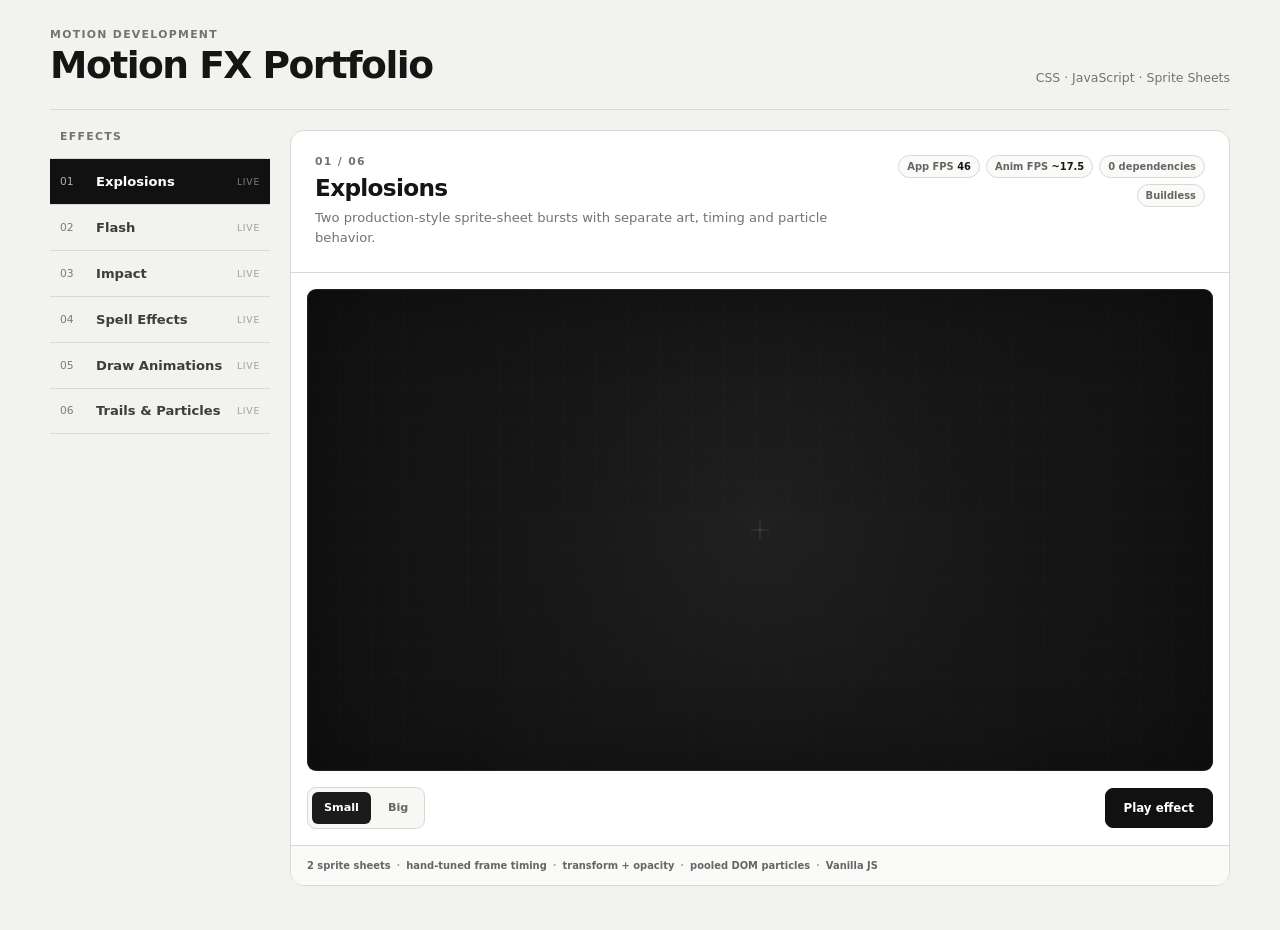
==== commit 6e06091b: "Load impact polish styles" ====
--- a/site/index.html
+++ b/site/index.html
@@ -6,6 +6,7 @@
   <meta name="description" content="Lightweight browser motion and game FX portfolio built with CSS, JavaScript and sprite sheets.">
   <title>Motion FX Portfolio</title>
   <link rel="stylesheet" href="./styles.css">
+  <link rel="stylesheet" href="./impact-polish.css">
 </head>
 <body>
   <main class="page-shell">
--- a/site/impact-polish.css
+++ b/site/impact-polish.css
@@ -0,0 +1,284 @@
+/* Impact 03 polish pass
+   Directional, asymmetric, production-oriented motion.
+   Loaded after styles.css so the rest of the portfolio stays untouched. */
+
+/* Shared impact cleanup */
+.effect-root.impact-light .impact-line,
+.effect-root.impact-heavy .impact-line {
+  left: 18%;
+  width: 46%;
+  opacity: .1;
+  background: linear-gradient(90deg, transparent, rgba(210,232,248,.2) 42%, rgba(245,251,255,.48));
+}
+
+.effect-root.impact-light .impact-projectile,
+.effect-root.impact-heavy .impact-projectile {
+  transform-origin: 100% 50%;
+  will-change: transform, opacity;
+}
+
+.effect-root.impact-light .impact-flash,
+.effect-root.impact-heavy .impact-flash {
+  width: 18px;
+  height: 18px;
+  box-shadow: none;
+  background: #fff;
+}
+
+.effect-root.impact-light .impact-ring,
+.effect-root.impact-heavy .impact-ring {
+  width: 36px;
+  height: 36px;
+  border-radius: 50%;
+  transform-origin: 0 50%;
+}
+
+.effect-root.impact-light .impact-ring::after,
+.effect-root.impact-heavy .impact-ring::after {
+  content: "";
+  position: absolute;
+  inset: -1px;
+  border: 1px solid rgba(215,236,250,.32);
+  border-radius: 50%;
+  opacity: 0;
+}
+
+/* Remove the mathematically even fan from the base effect. */
+.effect-root.impact-light.impact-playing .impact-burst span,
+.effect-root.impact-heavy.impact-playing .impact-burst span {
+  width: var(--len, 58px);
+  height: var(--thickness, 2px);
+  opacity: 0;
+  background: linear-gradient(90deg,
+    rgba(255,255,255,var(--hot, .95)) 0%,
+    rgba(190,222,244,var(--mid, .58)) 34%,
+    rgba(150,197,228,.18) 66%,
+    transparent 100%);
+  transform: rotate(var(--angle, 0deg)) translateX(4px) scaleX(.18);
+  animation: impact-ray-directed var(--dur, 150ms) cubic-bezier(.08,.72,.16,1) var(--delay, 0ms) both;
+}
+
+@keyframes impact-ray-directed {
+  0% {
+    opacity: 0;
+    transform: rotate(var(--angle)) translateX(3px) scaleX(.12);
+  }
+  8% { opacity: var(--alpha, 1); }
+  36% {
+    opacity: var(--alpha, 1);
+    transform: rotate(var(--angle)) translateX(calc(var(--travel) * .42)) scaleX(.9);
+  }
+  100% {
+    opacity: 0;
+    transform: rotate(var(--angle)) translateX(var(--travel)) scaleX(.22);
+  }
+}
+
+.effect-root.impact-light.impact-playing .impact-debris i,
+.effect-root.impact-heavy.impact-playing .impact-debris i {
+  width: var(--w, 5px);
+  height: var(--h, 3px);
+  border-radius: var(--radius, 1px);
+  background: var(--debris-color, #b9cbd8);
+  opacity: 0;
+  animation: impact-debris-directed var(--dur, 280ms) cubic-bezier(.12,.58,.18,1) var(--delay, 0ms) both;
+}
+
+@keyframes impact-debris-directed {
+  0% {
+    opacity: 0;
+    transform: translate(-50%,-50%) translate3d(0,0,0) rotate(var(--start-rot, 0deg)) scale(.72);
+  }
+  9% { opacity: var(--alpha, .9); }
+  52% { opacity: var(--alpha, .9); }
+  100% {
+    opacity: 0;
+    transform: translate(-50%,-50%) translate3d(var(--dx),var(--dy),0) rotate(var(--rot)) scale(.82);
+  }
+}
+
+/* -------------------------
+   LIGHT IMPACT
+   Sharp, compact, little residual motion.
+   ------------------------- */
+.effect-root.impact-light .impact-projectile {
+  width: 68px;
+  height: 3px;
+  background: linear-gradient(90deg, transparent, rgba(196,225,246,.68) 38%, #fff 94%);
+}
+
+.effect-root.impact-light.impact-playing .impact-projectile {
+  animation: impact-projectile-light 78ms cubic-bezier(.14,.86,.2,1) both;
+}
+
+@keyframes impact-projectile-light {
+  0% { opacity: 0; transform: translate3d(-8px,-50%,0) scaleX(.28); }
+  10% { opacity: 1; }
+  76% { opacity: 1; }
+  100% { opacity: 0; transform: translate3d(720%,-50%,0) scaleX(1.28); }
+}
+
+.effect-root.impact-light.impact-playing .impact-target {
+  animation: impact-target-light 185ms cubic-bezier(.12,.76,.2,1) 76ms both;
+}
+
+@keyframes impact-target-light {
+  0% { transform: translate(-50%,-50%) scale(1); }
+  10% { transform: translate(calc(-50% + 8px),-50%) scale(.87,1.08); }
+  34% { transform: translate(calc(-50% + 3px),-50%) scale(1.035,.985); }
+  70% { transform: translate(calc(-50% + 1px),-50%) scale(.992,1.006); }
+  100% { transform: translate(-50%,-50%) scale(1); }
+}
+
+.effect-root.impact-light.impact-playing .impact-flash {
+  animation: impact-contact-light 48ms cubic-bezier(.08,.8,.18,1) 75ms both;
+}
+
+@keyframes impact-contact-light {
+  0% { opacity: 0; transform: translate(-50%,-50%) scale(.15,.55); }
+  16% { opacity: 1; transform: translate(-50%,-50%) scale(.72,1); }
+  100% { opacity: 0; transform: translate(calc(-50% + 16px),-50%) scale(2.8,.34); }
+}
+
+.effect-root.impact-light.impact-playing .impact-ring {
+  animation: impact-pressure-light 145ms cubic-bezier(.08,.74,.16,1) 78ms both;
+}
+
+@keyframes impact-pressure-light {
+  0% { opacity: .55; transform: translate(-50%,-50%) scale(.25,.55); }
+  100% { opacity: 0; transform: translate(calc(-50% + 36px),-50%) scale(2.8,.72); }
+}
+
+.effect-root.impact-light.impact-playing .impact-ring::after {
+  animation: impact-pressure-secondary 150ms cubic-bezier(.08,.7,.18,1) 18ms both;
+}
+
+/* Light: only five controlled streaks. 4/5 push forward. */
+.effect-root.impact-light .impact-burst span:nth-child(n+6) { display: none; }
+.effect-root.impact-light .impact-burst span:nth-child(1) { --angle:-3deg;  --len:92px; --travel:76px; --dur:142ms; --delay:76ms; --thickness:2.4px; --alpha:1; }
+.effect-root.impact-light .impact-burst span:nth-child(2) { --angle:10deg;  --len:58px; --travel:53px; --dur:132ms; --delay:80ms; --thickness:1.5px; --alpha:.8; }
+.effect-root.impact-light .impact-burst span:nth-child(3) { --angle:-17deg; --len:46px; --travel:44px; --dur:128ms; --delay:82ms; --thickness:1.3px; --alpha:.68; }
+.effect-root.impact-light .impact-burst span:nth-child(4) { --angle:24deg;  --len:30px; --travel:31px; --dur:112ms; --delay:86ms; --thickness:1px; --alpha:.5; }
+.effect-root.impact-light .impact-burst span:nth-child(5) { --angle:-58deg; --len:18px; --travel:18px; --dur:96ms;  --delay:84ms; --thickness:1px; --alpha:.3; }
+
+.effect-root.impact-light .impact-debris i:nth-child(n+5) { display: none; }
+.effect-root.impact-light .impact-debris i:nth-child(1) { --dx:72px; --dy:-11px; --rot:128deg; --dur:230ms; --delay:84ms; --w:6px; --h:2px; --alpha:.78; }
+.effect-root.impact-light .impact-debris i:nth-child(2) { --dx:54px; --dy:18px;  --rot:244deg; --dur:245ms; --delay:91ms; --w:4px; --h:3px; --alpha:.72; }
+.effect-root.impact-light .impact-debris i:nth-child(3) { --dx:37px; --dy:-28px; --rot:176deg; --dur:218ms; --delay:96ms; --w:3px; --h:2px; --alpha:.56; }
+.effect-root.impact-light .impact-debris i:nth-child(4) { --dx:29px; --dy:34px;  --rot:305deg; --dur:255ms; --delay:89ms; --w:3px; --h:3px; --alpha:.48; }
+
+/* -------------------------
+   HEAVY IMPACT
+   Deep compression, one hero chunk, strong forward cone, longer recovery.
+   ------------------------- */
+.effect-root.impact-heavy .impact-projectile {
+  width: 92px;
+  height: 5px;
+  background: linear-gradient(90deg, transparent, rgba(153,201,232,.35) 20%, rgba(220,239,252,.82) 68%, #fff 96%);
+}
+
+.effect-root.impact-heavy.impact-playing .impact-projectile {
+  animation: impact-projectile-heavy 98ms cubic-bezier(.12,.84,.18,1) both;
+}
+
+@keyframes impact-projectile-heavy {
+  0% { opacity: 0; transform: translate3d(-16px,-50%,0) scaleX(.28); }
+  8% { opacity: 1; }
+  72% { opacity: 1; transform: translate3d(610%,-50%,0) scaleX(1.08); }
+  100% { opacity: 0; transform: translate3d(720%,-50%,0) scaleX(1.52); }
+}
+
+.effect-root.impact-heavy .impact-target {
+  width: 64px;
+  height: 64px;
+}
+
+.effect-root.impact-heavy.impact-playing .impact-target {
+  animation: impact-target-heavy 320ms cubic-bezier(.12,.68,.18,1) 94ms both;
+}
+
+@keyframes impact-target-heavy {
+  0% { transform: translate(-50%,-50%) scale(1); }
+  7% { transform: translate(calc(-50% + 17px),-50%) scale(.72,1.18); }
+  22% { transform: translate(calc(-50% + 10px),-50%) scale(.86,1.08); }
+  46% { transform: translate(calc(-50% + 3px),-50%) scale(1.075,.965); }
+  68% { transform: translate(calc(-50% + 1px),-50%) scale(.97,1.02); }
+  84% { transform: translate(-50%,-50%) scale(1.012,.994); }
+  100% { transform: translate(-50%,-50%) scale(1); }
+}
+
+.effect-root.impact-heavy.impact-playing .impact-target span {
+  animation: impact-core-heavy 205ms cubic-bezier(.1,.72,.2,1) 96ms both;
+}
+
+@keyframes impact-core-heavy {
+  0% { transform: translateX(0) scale(1); }
+  12% { transform: translateX(8px) scale(.72,1.1); background:#36404a; }
+  54% { transform: translateX(2px) scale(1.04,.98); }
+  100% { transform: translateX(0) scale(1); }
+}
+
+.effect-root.impact-heavy.impact-playing .impact-flash {
+  width: 22px;
+  height: 22px;
+  animation: impact-contact-heavy 44ms cubic-bezier(.06,.86,.16,1) 94ms both;
+}
+
+@keyframes impact-contact-heavy {
+  0% { opacity: 0; transform: translate(-50%,-50%) scale(.12,.72); }
+  14% { opacity: 1; transform: translate(-50%,-50%) scale(.95,1.08); }
+  100% { opacity: 0; transform: translate(calc(-50% + 24px),-50%) scale(4.2,.26); }
+}
+
+.effect-root.impact-heavy.impact-playing .impact-ring {
+  border-color: rgba(205,232,250,.66);
+  animation: impact-pressure-heavy 218ms cubic-bezier(.06,.74,.14,1) 98ms both;
+}
+
+@keyframes impact-pressure-heavy {
+  0% { opacity: .72; transform: translate(-50%,-50%) scale(.24,.62); }
+  100% { opacity: 0; transform: translate(calc(-50% + 55px),-50%) scale(4.6,.9); }
+}
+
+.effect-root.impact-heavy.impact-playing .impact-ring::after {
+  animation: impact-pressure-secondary 226ms cubic-bezier(.08,.68,.16,1) 28ms both;
+}
+
+@keyframes impact-pressure-secondary {
+  0% { opacity: .36; transform: scale(.55,.75); }
+  100% { opacity: 0; transform: translateX(18px) scale(1.75,1.05); }
+}
+
+/* Heavy: 7 useful streaks, five strongly forward. */
+.effect-root.impact-heavy .impact-burst span:nth-child(n+8) { display: none; }
+.effect-root.impact-heavy .impact-burst span:nth-child(1) { --angle:-2deg;  --len:142px; --travel:122px; --dur:182ms; --delay:96ms;  --thickness:4px;   --alpha:1; }
+.effect-root.impact-heavy .impact-burst span:nth-child(2) { --angle:7deg;   --len:104px; --travel:96px;  --dur:176ms; --delay:101ms; --thickness:2.6px; --alpha:.9; }
+.effect-root.impact-heavy .impact-burst span:nth-child(3) { --angle:-13deg; --len:88px;  --travel:83px;  --dur:170ms; --delay:104ms; --thickness:2px;   --alpha:.82; }
+.effect-root.impact-heavy .impact-burst span:nth-child(4) { --angle:19deg;  --len:62px;  --travel:61px;  --dur:160ms; --delay:109ms; --thickness:1.7px; --alpha:.7; }
+.effect-root.impact-heavy .impact-burst span:nth-child(5) { --angle:-27deg; --len:48px;  --travel:46px;  --dur:150ms; --delay:108ms; --thickness:1.4px; --alpha:.58; }
+.effect-root.impact-heavy .impact-burst span:nth-child(6) { --angle:43deg;  --len:30px;  --travel:29px;  --dur:132ms; --delay:114ms; --thickness:1.2px; --alpha:.42; }
+.effect-root.impact-heavy .impact-burst span:nth-child(7) { --angle:-66deg; --len:23px;  --travel:22px;  --dur:120ms; --delay:111ms; --thickness:1px;   --alpha:.3; }
+
+.effect-root.impact-heavy .impact-debris i:nth-child(8) { display: none; }
+/* Hero chunk */
+.effect-root.impact-heavy .impact-debris i:nth-child(1) { --dx:124px; --dy:22px;  --rot:248deg; --dur:390ms; --delay:104ms; --w:15px; --h:7px; --radius:2px; --alpha:.92; --debris-color:#9eb3c2; }
+.effect-root.impact-heavy .impact-debris i:nth-child(2) { --dx:96px;  --dy:-28px; --rot:382deg; --dur:342ms; --delay:111ms; --w:8px;  --h:5px; --alpha:.82; --debris-color:#c4d3de; }
+.effect-root.impact-heavy .impact-debris i:nth-child(3) { --dx:79px;  --dy:46px;  --rot:294deg; --dur:365ms; --delay:118ms; --w:7px;  --h:4px; --alpha:.76; }
+.effect-root.impact-heavy .impact-debris i:nth-child(4) { --dx:65px;  --dy:-52px; --rot:436deg; --dur:330ms; --delay:121ms; --w:5px;  --h:4px; --alpha:.68; }
+.effect-root.impact-heavy .impact-debris i:nth-child(5) { --dx:51px;  --dy:64px;  --rot:318deg; --dur:384ms; --delay:126ms; --w:4px;  --h:3px; --alpha:.58; }
+.effect-root.impact-heavy .impact-debris i:nth-child(6) { --dx:39px;  --dy:-69px; --rot:510deg; --dur:354ms; --delay:128ms; --w:3px;  --h:3px; --alpha:.46; }
+.effect-root.impact-heavy .impact-debris i:nth-child(7) { --dx:34px;  --dy:31px;  --rot:228deg; --dur:310ms; --delay:132ms; --w:3px;  --h:2px; --alpha:.38; }
+
+/* Keep the heavy kick short. The weight comes from target compression and debris, not camera abuse. */
+.stage.is-kicked:has(.impact-heavy) {
+  animation-duration: 118ms;
+}
+
+@media (prefers-reduced-motion: reduce) {
+  .effect-root.impact-light.impact-playing .impact-ring,
+  .effect-root.impact-heavy.impact-playing .impact-ring,
+  .effect-root.impact-light.impact-playing .impact-ring::after,
+  .effect-root.impact-heavy.impact-playing .impact-ring::after {
+    animation: none;
+  }
+}
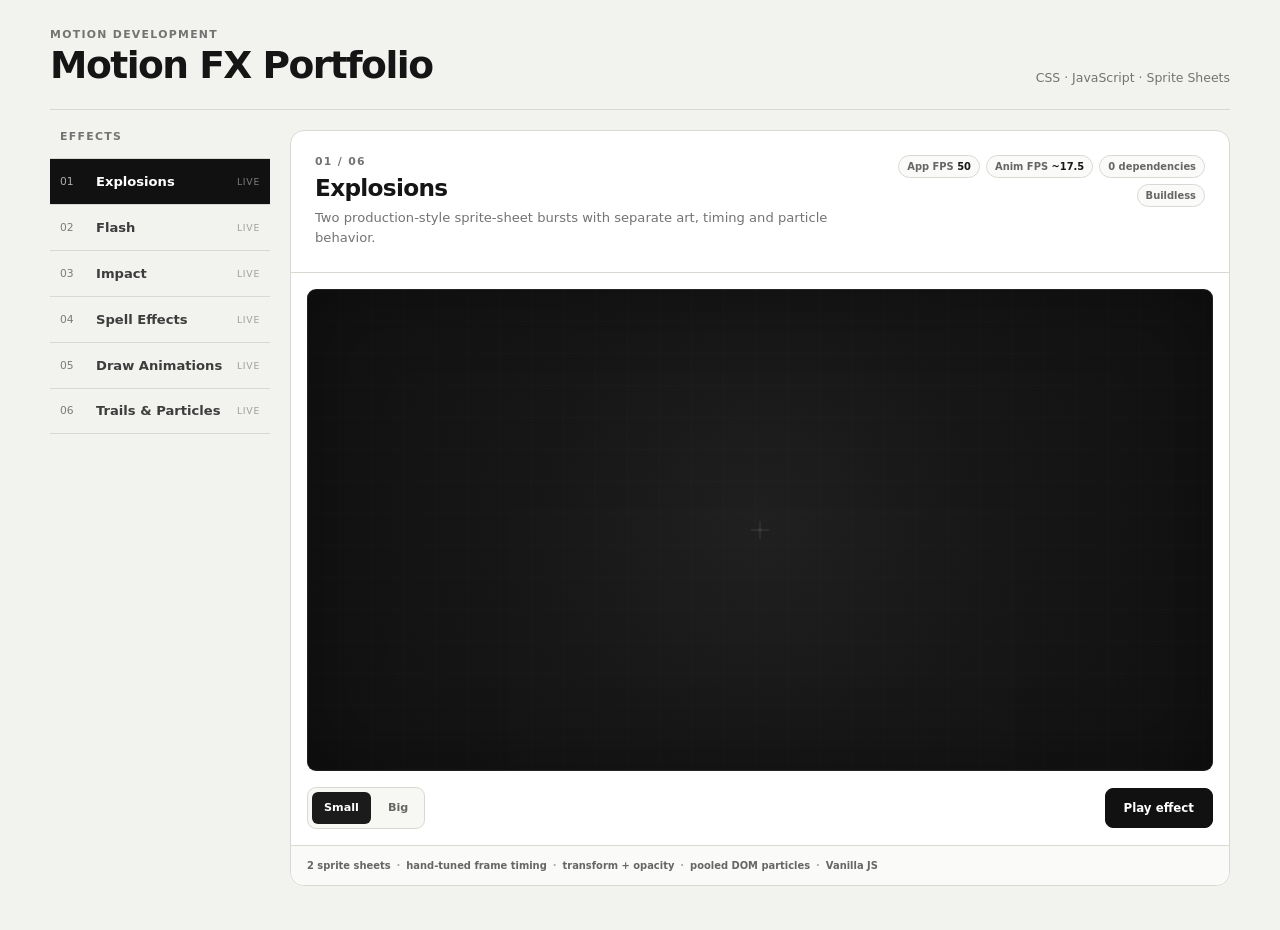
==== commit a10022c4: "Load draw animation polish styles" ====
--- a/site/index.html
+++ b/site/index.html
@@ -7,6 +7,7 @@
   <title>Motion FX Portfolio</title>
   <link rel="stylesheet" href="./styles.css">
   <link rel="stylesheet" href="./impact-polish.css">
+  <link rel="stylesheet" href="./draw-polish.css">
 </head>
 <body>
   <main class="page-shell">
--- a/site/impact-polish.css
+++ b/site/impact-polish.css
@@ -81,7 +81,7 @@
   border-radius: var(--radius, 1px);
   background: var(--debris-color, #b9cbd8);
   opacity: 0;
-  animation: impact-debris-directed var(--dur, 280ms) cubic-bezier(.12,.58,.18,1) var(--delay, 0ms) both;
+  animation: impact-debris-directed var(--dur, 220ms) cubic-bezier(.12,.58,.18,1) var(--delay, 0ms) both;
 }
 
 @keyframes impact-debris-directed {
@@ -162,10 +162,10 @@
 .effect-root.impact-light .impact-burst span:nth-child(5) { --angle:-58deg; --len:18px; --travel:18px; --dur:96ms;  --delay:84ms; --thickness:1px; --alpha:.3; }
 
 .effect-root.impact-light .impact-debris i:nth-child(n+5) { display: none; }
-.effect-root.impact-light .impact-debris i:nth-child(1) { --dx:72px; --dy:-11px; --rot:128deg; --dur:230ms; --delay:84ms; --w:6px; --h:2px; --alpha:.78; }
-.effect-root.impact-light .impact-debris i:nth-child(2) { --dx:54px; --dy:18px;  --rot:244deg; --dur:245ms; --delay:91ms; --w:4px; --h:3px; --alpha:.72; }
-.effect-root.impact-light .impact-debris i:nth-child(3) { --dx:37px; --dy:-28px; --rot:176deg; --dur:218ms; --delay:96ms; --w:3px; --h:2px; --alpha:.56; }
-.effect-root.impact-light .impact-debris i:nth-child(4) { --dx:29px; --dy:34px;  --rot:305deg; --dur:255ms; --delay:89ms; --w:3px; --h:3px; --alpha:.48; }
+.effect-root.impact-light .impact-debris i:nth-child(1) { --dx:72px; --dy:-11px; --rot:128deg; --dur:190ms; --delay:84ms; --w:6px; --h:2px; --alpha:.78; }
+.effect-root.impact-light .impact-debris i:nth-child(2) { --dx:54px; --dy:18px;  --rot:244deg; --dur:202ms; --delay:91ms; --w:4px; --h:3px; --alpha:.72; }
+.effect-root.impact-light .impact-debris i:nth-child(3) { --dx:37px; --dy:-28px; --rot:176deg; --dur:182ms; --delay:96ms; --w:3px; --h:2px; --alpha:.56; }
+.effect-root.impact-light .impact-debris i:nth-child(4) { --dx:29px; --dy:34px;  --rot:305deg; --dur:198ms; --delay:89ms; --w:3px; --h:3px; --alpha:.48; }
 
 /* -------------------------
    HEAVY IMPACT
@@ -261,13 +261,13 @@
 
 .effect-root.impact-heavy .impact-debris i:nth-child(8) { display: none; }
 /* Hero chunk */
-.effect-root.impact-heavy .impact-debris i:nth-child(1) { --dx:124px; --dy:22px;  --rot:248deg; --dur:390ms; --delay:104ms; --w:15px; --h:7px; --radius:2px; --alpha:.92; --debris-color:#9eb3c2; }
-.effect-root.impact-heavy .impact-debris i:nth-child(2) { --dx:96px;  --dy:-28px; --rot:382deg; --dur:342ms; --delay:111ms; --w:8px;  --h:5px; --alpha:.82; --debris-color:#c4d3de; }
-.effect-root.impact-heavy .impact-debris i:nth-child(3) { --dx:79px;  --dy:46px;  --rot:294deg; --dur:365ms; --delay:118ms; --w:7px;  --h:4px; --alpha:.76; }
-.effect-root.impact-heavy .impact-debris i:nth-child(4) { --dx:65px;  --dy:-52px; --rot:436deg; --dur:330ms; --delay:121ms; --w:5px;  --h:4px; --alpha:.68; }
-.effect-root.impact-heavy .impact-debris i:nth-child(5) { --dx:51px;  --dy:64px;  --rot:318deg; --dur:384ms; --delay:126ms; --w:4px;  --h:3px; --alpha:.58; }
-.effect-root.impact-heavy .impact-debris i:nth-child(6) { --dx:39px;  --dy:-69px; --rot:510deg; --dur:354ms; --delay:128ms; --w:3px;  --h:3px; --alpha:.46; }
-.effect-root.impact-heavy .impact-debris i:nth-child(7) { --dx:34px;  --dy:31px;  --rot:228deg; --dur:310ms; --delay:132ms; --w:3px;  --h:2px; --alpha:.38; }
+.effect-root.impact-heavy .impact-debris i:nth-child(1) { --dx:124px; --dy:22px;  --rot:248deg; --dur:286ms; --delay:104ms; --w:15px; --h:7px; --radius:2px; --alpha:.92; --debris-color:#9eb3c2; }
+.effect-root.impact-heavy .impact-debris i:nth-child(2) { --dx:96px;  --dy:-28px; --rot:382deg; --dur:272ms; --delay:111ms; --w:8px;  --h:5px; --alpha:.82; --debris-color:#c4d3de; }
+.effect-root.impact-heavy .impact-debris i:nth-child(3) { --dx:79px;  --dy:46px;  --rot:294deg; --dur:278ms; --delay:118ms; --w:7px;  --h:4px; --alpha:.76; }
+.effect-root.impact-heavy .impact-debris i:nth-child(4) { --dx:65px;  --dy:-52px; --rot:436deg; --dur:264ms; --delay:121ms; --w:5px;  --h:4px; --alpha:.68; }
+.effect-root.impact-heavy .impact-debris i:nth-child(5) { --dx:51px;  --dy:64px;  --rot:318deg; --dur:272ms; --delay:126ms; --w:4px;  --h:3px; --alpha:.58; }
+.effect-root.impact-heavy .impact-debris i:nth-child(6) { --dx:39px;  --dy:-69px; --rot:510deg; --dur:258ms; --delay:128ms; --w:3px;  --h:3px; --alpha:.46; }
+.effect-root.impact-heavy .impact-debris i:nth-child(7) { --dx:34px;  --dy:31px;  --rot:228deg; --dur:246ms; --delay:132ms; --w:3px;  --h:2px; --alpha:.38; }
 
 /* Keep the heavy kick short. The weight comes from target compression and debris, not camera abuse. */
 .stage.is-kicked:has(.impact-heavy) {
--- a/site/draw-polish.css
+++ b/site/draw-polish.css
@@ -0,0 +1,339 @@
+/* Draw 05 polish pass
+   Common = fast utility reward. Rare = anticipation, hold, payoff, settle.
+   Loaded after the base styles to keep the rest of the portfolio isolated. */
+
+/* Shared art direction */
+.effect-root.draw-common .draw-card,
+.effect-root.draw-rare .draw-card {
+  width: 138px;
+  height: 184px;
+}
+
+.effect-root.draw-common .draw-back,
+.effect-root.draw-rare .draw-back {
+  border-color: rgba(255,255,255,.22);
+  background:
+    linear-gradient(135deg, rgba(255,255,255,.045), transparent 38%),
+    linear-gradient(155deg, #26282b, #17191b 72%);
+  box-shadow: 0 20px 42px rgba(0,0,0,.34);
+}
+
+.effect-root.draw-common .draw-back span,
+.effect-root.draw-rare .draw-back span {
+  font-size: 1.55rem;
+  opacity: .72;
+}
+
+.effect-root.draw-common .draw-front,
+.effect-root.draw-rare .draw-front {
+  overflow: hidden;
+  border: 1px solid rgba(255,255,255,.42);
+}
+
+.effect-root.draw-common .draw-front::before,
+.effect-root.draw-rare .draw-front::before {
+  content: "";
+  position: absolute;
+  inset: 0;
+  pointer-events: none;
+  background: linear-gradient(115deg, transparent 28%, rgba(255,255,255,.38) 48%, transparent 62%);
+  transform: translateX(-135%);
+  opacity: 0;
+}
+
+.effect-root.draw-common .draw-front small,
+.effect-root.draw-common .draw-front span,
+.effect-root.draw-rare .draw-front small,
+.effect-root.draw-rare .draw-front span {
+  position: relative;
+  z-index: 2;
+}
+
+.effect-root.draw-common .draw-front strong,
+.effect-root.draw-rare .draw-front strong {
+  position: relative;
+  z-index: 2;
+}
+
+/* Base procedural burst is replaced with manually authored asymmetry. */
+.effect-root.draw-common .draw-rays span,
+.effect-root.draw-rare .draw-rays span {
+  width: var(--len, 72px);
+  height: var(--thickness, 1px);
+  transform: rotate(var(--angle, 0deg)) translateX(10px) scaleX(.15);
+  background: linear-gradient(90deg, rgba(255,255,255,var(--ray-alpha,.85)), rgba(255,255,255,.15) 48%, transparent);
+}
+
+.effect-root.draw-common .draw-particles i,
+.effect-root.draw-rare .draw-particles i {
+  width: var(--size, 3px);
+  height: var(--size, 3px);
+  border-radius: var(--radius, 50%);
+}
+
+@keyframes draw-ray-authored {
+  0% { opacity: 0; transform: rotate(var(--angle)) translateX(8px) scaleX(.12); }
+  10% { opacity: var(--ray-alpha,.8); }
+  42% { opacity: var(--ray-alpha,.8); transform: rotate(var(--angle)) translateX(calc(var(--travel, 34px) * .42)) scaleX(.86); }
+  100% { opacity: 0; transform: rotate(var(--angle)) translateX(var(--travel, 34px)) scaleX(.2); }
+}
+
+@keyframes draw-particle-authored {
+  0% { opacity: 0; transform: translate(-50%,-50%) translate3d(0,0,0) rotate(0) scale(.45); }
+  12% { opacity: var(--particle-alpha,.9); }
+  58% { opacity: var(--particle-alpha,.9); }
+  100% { opacity: 0; transform: translate(-50%,-50%) translate3d(var(--dx),var(--dy),0) rotate(var(--rot,0deg)) scale(.22); }
+}
+
+/* =========================
+   COMMON
+   Fast, readable, almost no ceremony.
+   Total visible motion: ~620 ms.
+   ========================= */
+.effect-root.draw-common .draw-front {
+  color: #17191b;
+  background: linear-gradient(145deg, #f3f4f4, #c7cbd0);
+}
+
+.effect-root.draw-common .draw-front strong {
+  width: 50px;
+  height: 50px;
+  background: #1c2024;
+  font-size: 1.45rem;
+}
+
+.effect-root.draw-common.draw-playing .draw-card {
+  animation: draw-common-anticipation 155ms cubic-bezier(.18,.76,.2,1) both;
+}
+
+@keyframes draw-common-anticipation {
+  0% { transform: translate(-50%,-50%) scale(1); }
+  42% { transform: translate(-50%,-50%) scale(.955,.93); }
+  72% { transform: translate(-50%,-50%) scale(.985,1.015); }
+  100% { transform: translate(-50%,-50%) scale(1); }
+}
+
+.effect-root.draw-common.draw-playing .draw-card-inner {
+  animation: draw-common-flip 260ms cubic-bezier(.12,.8,.18,1) 105ms both;
+}
+
+@keyframes draw-common-flip {
+  0% { transform: rotateY(0deg) scale(1); }
+  40% { transform: rotateY(82deg) scale(1.025); }
+  52% { transform: rotateY(103deg) scale(1.035); }
+  100% { transform: rotateY(180deg) scale(1); }
+}
+
+.effect-root.draw-common.draw-playing .draw-flash {
+  animation: draw-common-flash 46ms cubic-bezier(.06,.88,.14,1) 222ms both;
+}
+
+@keyframes draw-common-flash {
+  0% { opacity: 0; transform: translate(-50%,-50%) scale(.2,.75); }
+  18% { opacity: .95; }
+  100% { opacity: 0; transform: translate(-50%,-50%) scale(3.3,.45); }
+}
+
+.effect-root.draw-common.draw-playing .draw-glow {
+  animation: draw-common-glow 310ms ease-out 195ms both;
+}
+
+@keyframes draw-common-glow {
+  0% { opacity: 0; transform: translate(-50%,-50%) scale(.45); }
+  26% { opacity: .34; }
+  100% { opacity: 0; transform: translate(-50%,-50%) scale(.98); }
+}
+
+.effect-root.draw-common.draw-playing .draw-front::before {
+  animation: draw-common-sheen 220ms ease-out 300ms both;
+}
+
+@keyframes draw-common-sheen {
+  0% { opacity: 0; transform: translateX(-135%); }
+  18% { opacity: .55; }
+  100% { opacity: 0; transform: translateX(135%); }
+}
+
+/* Common: four accents, not a radial sunburst. */
+.effect-root.draw-common .draw-rays span:nth-child(n+5) { display: none; }
+.effect-root.draw-common .draw-rays span:nth-child(1) { --angle:-12deg; --len:76px; --travel:44px; --ray-alpha:.62; --thickness:1.5px; }
+.effect-root.draw-common .draw-rays span:nth-child(2) { --angle:28deg;  --len:48px; --travel:31px; --ray-alpha:.42; --thickness:1px; }
+.effect-root.draw-common .draw-rays span:nth-child(3) { --angle:154deg; --len:36px; --travel:24px; --ray-alpha:.3;  --thickness:1px; }
+.effect-root.draw-common .draw-rays span:nth-child(4) { --angle:214deg; --len:24px; --travel:18px; --ray-alpha:.22; --thickness:1px; }
+.effect-root.draw-common.draw-playing .draw-rays span {
+  animation: draw-ray-authored 185ms cubic-bezier(.08,.74,.16,1) calc(258ms + var(--i)*4ms) both;
+}
+
+.effect-root.draw-common .draw-particles i:nth-child(n+7) { display: none; }
+.effect-root.draw-common .draw-particles i:nth-child(1) { --dx:58px;  --dy:-31px; --rot:110deg; --size:4px; --particle-alpha:.7; }
+.effect-root.draw-common .draw-particles i:nth-child(2) { --dx:42px;  --dy:42px;  --rot:240deg; --size:3px; --particle-alpha:.62; }
+.effect-root.draw-common .draw-particles i:nth-child(3) { --dx:-35px; --dy:-24px; --rot:170deg; --size:3px; --particle-alpha:.48; }
+.effect-root.draw-common .draw-particles i:nth-child(4) { --dx:23px;  --dy:-52px; --rot:310deg; --size:2px; --particle-alpha:.5; }
+.effect-root.draw-common .draw-particles i:nth-child(5) { --dx:-28px; --dy:36px;  --rot:80deg;  --size:2px; --particle-alpha:.36; }
+.effect-root.draw-common .draw-particles i:nth-child(6) { --dx:68px;  --dy:12px;  --rot:205deg; --size:2px; --particle-alpha:.42; }
+.effect-root.draw-common.draw-playing .draw-particles i {
+  animation: draw-particle-authored 300ms cubic-bezier(.1,.58,.2,1) calc(275ms + var(--i)*7ms) both;
+}
+
+/* =========================
+   RARE
+   Anticipation -> HOLD -> violent reveal -> secondary settle.
+   The pause before payoff is intentional.
+   ========================= */
+.effect-root.draw-rare .draw-back {
+  border-color: rgba(220,184,91,.32);
+  background:
+    linear-gradient(135deg, rgba(238,205,115,.06), transparent 36%),
+    linear-gradient(155deg, #28251e, #171715 72%);
+}
+
+.effect-root.draw-rare .draw-front {
+  border-color: rgba(255,226,142,.78);
+  color: #241b0d;
+  background:
+    radial-gradient(circle at 50% 34%, rgba(255,250,220,.9), transparent 34%),
+    linear-gradient(145deg, #fff2bd, #d0a13e 68%, #8c651f);
+  box-shadow: inset 0 0 0 1px rgba(255,255,255,.25), 0 0 32px rgba(225,170,54,.12);
+}
+
+.effect-root.draw-rare .draw-front strong {
+  width: 58px;
+  height: 58px;
+  color: #ffeab0;
+  background: linear-gradient(145deg, #76531c, #3c2a12);
+  box-shadow: inset 0 0 0 1px rgba(255,231,159,.24);
+}
+
+/* Build-up has three beats: compress, tremor, hold. */
+.effect-root.draw-rare.draw-playing .draw-card {
+  animation: draw-rare-build 535ms cubic-bezier(.16,.72,.18,1) both;
+}
+
+@keyframes draw-rare-build {
+  0%   { transform: translate(-50%,-50%) scale(1) rotate(0deg); }
+  22%  { transform: translate(-50%,-50%) scale(.965,.93) rotate(-.35deg); }
+  39%  { transform: translate(calc(-50% - 1.5px),-50%) scale(.95,.92) rotate(.45deg); }
+  46%  { transform: translate(calc(-50% + 1.2px),-50%) scale(.95,.92) rotate(-.4deg); }
+  53%  { transform: translate(calc(-50% - .7px),-50%) scale(.95,.92) rotate(.28deg); }
+  60%  { transform: translate(-50%,-50%) scale(.95,.92) rotate(0deg); }
+  100% { transform: translate(-50%,-50%) scale(.95,.92) rotate(0deg); }
+}
+
+/* Light leaks begin before the reveal, but never become the payoff. */
+.effect-root.draw-rare.draw-playing .draw-glow {
+  animation: draw-rare-prelight 535ms cubic-bezier(.2,.7,.2,1) both;
+}
+
+@keyframes draw-rare-prelight {
+  0%,22% { opacity: 0; transform: translate(-50%,-50%) scale(.42); }
+  45% { opacity: .12; transform: translate(-50%,-50%) scale(.55); }
+  68% { opacity: .28; transform: translate(-50%,-50%) scale(.65); }
+  100% { opacity: .22; transform: translate(-50%,-50%) scale(.7); }
+}
+
+/* Reveal starts after a deliberate ~135 ms hold. */
+.effect-root.draw-rare.draw-playing .draw-card-inner {
+  animation: draw-rare-flip 330ms cubic-bezier(.09,.84,.15,1) 535ms both;
+}
+
+@keyframes draw-rare-flip {
+  0% { transform: rotateY(0deg) scale(.95,.92); }
+  32% { transform: rotateY(78deg) scale(1.03,1.02); }
+  48% { transform: rotateY(103deg) scale(1.09,1.06); }
+  76% { transform: rotateY(171deg) scale(1.055); }
+  100% { transform: rotateY(180deg) scale(1); }
+}
+
+.effect-root.draw-rare.draw-playing .draw-flash {
+  width: 32px;
+  height: 32px;
+  animation: draw-rare-flash 58ms cubic-bezier(.04,.9,.12,1) 650ms both;
+}
+
+@keyframes draw-rare-flash {
+  0% { opacity: 0; transform: translate(-50%,-50%) scale(.12,.8); }
+  10% { opacity: 1; }
+  100% { opacity: 0; transform: translate(-50%,-50%) scale(7,.42); }
+}
+
+/* Secondary bloom comes AFTER the white hit, so hierarchy stays readable. */
+.effect-root.draw-rare.draw-playing .draw-glow::after {
+  content: "";
+  position: absolute;
+  inset: -14%;
+  border-radius: 50%;
+  background: radial-gradient(circle, rgba(255,226,132,.52), rgba(230,166,45,.15) 36%, transparent 68%);
+  animation: draw-rare-payoff-glow 430ms cubic-bezier(.08,.72,.16,1) 648ms both;
+}
+
+@keyframes draw-rare-payoff-glow {
+  0% { opacity: 0; transform: scale(.28); }
+  13% { opacity: 1; }
+  100% { opacity: 0; transform: scale(1.24); }
+}
+
+.effect-root.draw-rare.draw-playing .draw-front::before {
+  animation: draw-rare-sheen 360ms ease-out 755ms both;
+}
+
+@keyframes draw-rare-sheen {
+  0% { opacity: 0; transform: translateX(-140%); }
+  18% { opacity: .78; }
+  100% { opacity: 0; transform: translateX(145%); }
+}
+
+/* Rare: six deliberately uneven rays, hero streak biased upper-right. */
+.effect-root.draw-rare .draw-rays span:nth-child(n+7) { display: none; }
+.effect-root.draw-rare .draw-rays span:nth-child(1) { --angle:-18deg; --len:152px; --travel:74px; --ray-alpha:1;   --thickness:3px; }
+.effect-root.draw-rare .draw-rays span:nth-child(2) { --angle:9deg;   --len:88px;  --travel:54px; --ray-alpha:.72; --thickness:1.7px; }
+.effect-root.draw-rare .draw-rays span:nth-child(3) { --angle:61deg;  --len:55px;  --travel:36px; --ray-alpha:.46; --thickness:1.2px; }
+.effect-root.draw-rare .draw-rays span:nth-child(4) { --angle:166deg; --len:46px;  --travel:31px; --ray-alpha:.35; --thickness:1px; }
+.effect-root.draw-rare .draw-rays span:nth-child(5) { --angle:219deg; --len:34px;  --travel:24px; --ray-alpha:.28; --thickness:1px; }
+.effect-root.draw-rare .draw-rays span:nth-child(6) { --angle:286deg; --len:65px;  --travel:41px; --ray-alpha:.52; --thickness:1.3px; }
+.effect-root.draw-rare.draw-playing .draw-rays span {
+  background: linear-gradient(90deg, #fff4c6 0%, rgba(255,202,94,.72) 28%, rgba(231,159,43,.18) 66%, transparent);
+  animation: draw-ray-authored 340ms cubic-bezier(.07,.72,.15,1) calc(672ms + var(--i)*6ms) both;
+}
+
+.effect-root.draw-rare .draw-particles i:nth-child(n+11) { display: none; }
+.effect-root.draw-rare .draw-particles i { background: #ffd875; box-shadow: none; }
+.effect-root.draw-rare .draw-particles i:nth-child(1)  { --dx:96px;  --dy:-68px; --rot:180deg; --size:5px; --radius:1px; --particle-alpha:1; }
+.effect-root.draw-rare .draw-particles i:nth-child(2)  { --dx:78px;  --dy:52px;  --rot:330deg; --size:4px; --radius:1px; --particle-alpha:.92; }
+.effect-root.draw-rare .draw-particles i:nth-child(3)  { --dx:42px;  --dy:-91px; --rot:120deg; --size:3px; --particle-alpha:.82; }
+.effect-root.draw-rare .draw-particles i:nth-child(4)  { --dx:-61px; --dy:-54px; --rot:260deg; --size:4px; --radius:1px; --particle-alpha:.72; }
+.effect-root.draw-rare .draw-particles i:nth-child(5)  { --dx:-78px; --dy:27px;  --rot:95deg;  --size:3px; --particle-alpha:.62; }
+.effect-root.draw-rare .draw-particles i:nth-child(6)  { --dx:112px; --dy:8px;   --rot:215deg; --size:3px; --radius:1px; --particle-alpha:.82; }
+.effect-root.draw-rare .draw-particles i:nth-child(7)  { --dx:24px;  --dy:83px;  --rot:145deg; --size:3px; --particle-alpha:.58; }
+.effect-root.draw-rare .draw-particles i:nth-child(8)  { --dx:-27px; --dy:-104px;--rot:300deg; --size:2px; --particle-alpha:.48; }
+.effect-root.draw-rare .draw-particles i:nth-child(9)  { --dx:68px;  --dy:-31px; --rot:70deg;  --size:2px; --particle-alpha:.55; }
+.effect-root.draw-rare .draw-particles i:nth-child(10) { --dx:-43px; --dy:69px;  --rot:205deg; --size:2px; --particle-alpha:.42; }
+.effect-root.draw-rare.draw-playing .draw-particles i {
+  animation: draw-particle-authored 520ms cubic-bezier(.1,.56,.18,1) calc(700ms + var(--i)*9ms) both;
+}
+
+/* Card lands with a small secondary scale settle instead of endless glow. */
+.effect-root.draw-rare.draw-playing .draw-card {
+  animation-name: draw-rare-build, draw-rare-settle;
+  animation-duration: 535ms, 310ms;
+  animation-delay: 0ms, 850ms;
+  animation-timing-function: cubic-bezier(.16,.72,.18,1), cubic-bezier(.15,.72,.2,1);
+  animation-fill-mode: both, both;
+}
+
+@keyframes draw-rare-settle {
+  0% { transform: translate(-50%,-50%) scale(1.075); }
+  35% { transform: translate(-50%,-50%) scale(.986); }
+  68% { transform: translate(-50%,-50%) scale(1.012); }
+  100% { transform: translate(-50%,-50%) scale(1); }
+}
+
+@media (prefers-reduced-motion: reduce) {
+  .effect-root.draw-common.draw-playing .draw-card,
+  .effect-root.draw-rare.draw-playing .draw-card { animation: none; }
+  .effect-root.draw-common.draw-playing .draw-card-inner,
+  .effect-root.draw-rare.draw-playing .draw-card-inner { animation-duration: 1ms; animation-delay: 0ms; }
+  .effect-root.draw-common.draw-playing .draw-rays span,
+  .effect-root.draw-rare.draw-playing .draw-rays span,
+  .effect-root.draw-common.draw-playing .draw-particles i,
+  .effect-root.draw-rare.draw-playing .draw-particles i { animation: none; }
+}
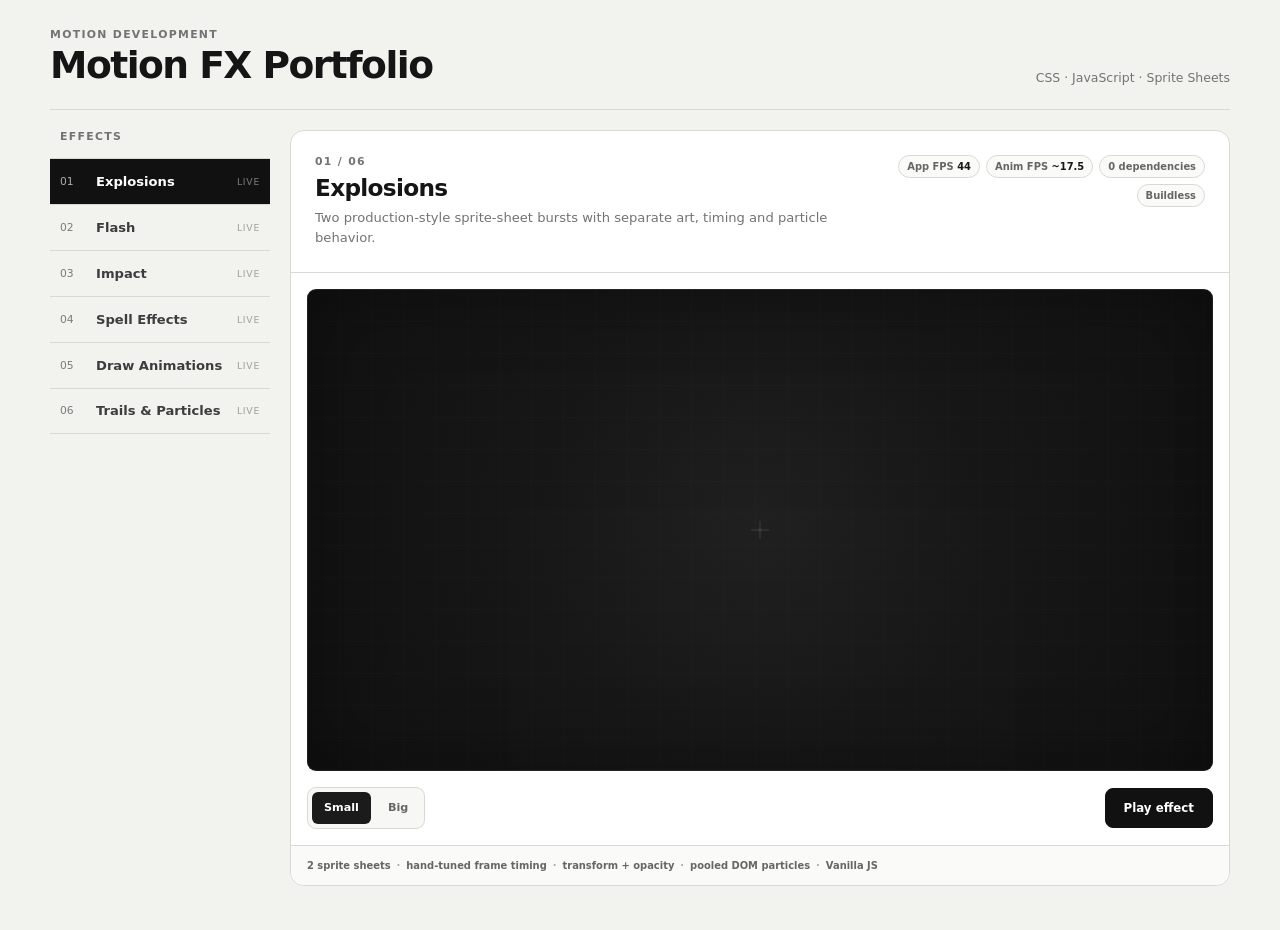
==== commit 7617a1f5: "Load spell VFX polish styles" ====
--- a/site/index.html
+++ b/site/index.html
@@ -8,6 +8,7 @@
   <link rel="stylesheet" href="./styles.css">
   <link rel="stylesheet" href="./impact-polish.css">
   <link rel="stylesheet" href="./draw-polish.css">
+  <link rel="stylesheet" href="./spell-polish.css">
 </head>
 <body>
   <main class="page-shell">
--- a/site/spell-polish.css
+++ b/site/spell-polish.css
@@ -0,0 +1,460 @@
+/* Spell 04 polish pass
+   Arcane = precise / geometric / controlled.
+   Fire = organic / unstable / shedding energy.
+   Loaded after the base stylesheet so this pass stays isolated. */
+
+/* Shared cleanup */
+.effect-root.spell-arcane .spell-charge,
+.effect-root.spell-fire .spell-charge,
+.effect-root.spell-arcane .spell-projectile,
+.effect-root.spell-fire .spell-projectile,
+.effect-root.spell-arcane .spell-hit,
+.effect-root.spell-fire .spell-hit {
+  will-change: transform, opacity;
+}
+
+.effect-root.spell-arcane .spell-charge i,
+.effect-root.spell-fire .spell-charge i,
+.effect-root.spell-arcane .spell-trails span,
+.effect-root.spell-fire .spell-trails span,
+.effect-root.spell-arcane .spell-hit i,
+.effect-root.spell-fire .spell-hit i {
+  box-shadow: none;
+}
+
+/* =========================
+   ARCANE
+   Controlled, geometric, exact.
+   ========================= */
+.effect-root.spell-arcane .cast-point {
+  width: 44px;
+  height: 44px;
+  border: 1px solid rgba(195,178,255,.34);
+  border-radius: 4px;
+  transform: translate(-50%,-50%) rotate(45deg);
+}
+
+.effect-root.spell-arcane .cast-point::before,
+.effect-root.spell-arcane .cast-point::after {
+  content: "";
+  position: absolute;
+  left: 50%;
+  top: 50%;
+  background: rgba(211,199,255,.28);
+  transform: translate(-50%,-50%);
+}
+.effect-root.spell-arcane .cast-point::before { width: 56px; height: 1px; }
+.effect-root.spell-arcane .cast-point::after { width: 1px; height: 56px; }
+
+.effect-root.spell-arcane .cast-point span {
+  inset: 14px;
+  border-radius: 2px;
+  background: rgba(173,145,255,.22);
+  box-shadow: inset 0 0 0 1px rgba(220,211,255,.28);
+}
+
+.effect-root.spell-arcane .spell-charge {
+  width: 72px;
+  height: 72px;
+}
+
+.effect-root.spell-arcane .spell-charge::before {
+  inset: 21px;
+  border-radius: 3px;
+  border: 1px solid rgba(225,217,255,.92);
+  background: rgba(176,151,255,.18);
+  box-shadow: 0 0 14px 3px rgba(134,94,255,.2);
+  transform: rotate(45deg);
+}
+
+.effect-root.spell-arcane .spell-charge::after {
+  content: "";
+  position: absolute;
+  inset: 13px;
+  border: 1px solid rgba(166,139,255,.42);
+  border-radius: 5px;
+  transform: rotate(45deg);
+}
+
+.effect-root.spell-arcane .spell-charge i {
+  width: 4px;
+  height: 4px;
+  border-radius: 0;
+  background: #e8e0ff;
+}
+
+.effect-root.spell-arcane.spell-playing .spell-charge {
+  animation: arcane-charge 250ms cubic-bezier(.18,.76,.18,1) both;
+}
+
+.effect-root.spell-arcane.spell-playing .spell-charge::before {
+  animation: arcane-core-lock 250ms cubic-bezier(.15,.76,.2,1) both;
+}
+
+.effect-root.spell-arcane.spell-playing .spell-charge::after {
+  animation: arcane-glyph-lock 250ms cubic-bezier(.2,.72,.2,1) both;
+}
+
+.effect-root.spell-arcane.spell-playing .spell-charge i {
+  animation: arcane-particle-lock 250ms cubic-bezier(.2,.78,.18,1) both;
+}
+
+@keyframes arcane-charge {
+  0% { opacity: 0; transform: translate(-50%,-50%) scale(.72); }
+  18% { opacity: .7; }
+  72% { opacity: 1; transform: translate(-50%,-50%) scale(1); }
+  88% { opacity: 1; transform: translate(-50%,-50%) scale(.96); }
+  100% { opacity: 0; transform: translate(-50%,-50%) scale(.7); }
+}
+
+@keyframes arcane-core-lock {
+  0% { transform: rotate(12deg) scale(.55); opacity: .35; }
+  58% { transform: rotate(45deg) scale(1.08); opacity: 1; }
+  78% { transform: rotate(45deg) scale(.94); opacity: 1; }
+  100% { transform: rotate(45deg) scale(.55); opacity: 0; }
+}
+
+@keyframes arcane-glyph-lock {
+  0% { transform: rotate(-16deg) scale(1.3); opacity: 0; }
+  34% { opacity: .75; }
+  76% { transform: rotate(45deg) scale(.92); opacity: .9; }
+  100% { transform: rotate(45deg) scale(.58); opacity: 0; }
+}
+
+@keyframes arcane-particle-lock {
+  0% { opacity: 0; transform: rotate(calc(var(--i)*72deg - 20deg)) translateX(43px) rotate(45deg) scale(.7); }
+  22% { opacity: .85; }
+  78% { opacity: 1; transform: rotate(calc(var(--i)*72deg + 42deg)) translateX(22px) rotate(45deg) scale(1); }
+  100% { opacity: 0; transform: rotate(calc(var(--i)*72deg + 52deg)) translateX(10px) rotate(45deg) scale(.45); }
+}
+
+.effect-root.spell-arcane .spell-projectile {
+  width: 34px;
+  height: 8px;
+  border-radius: 1px;
+  background: linear-gradient(90deg, rgba(129,93,255,.06), #b89cff 52%, #fff 100%);
+  box-shadow: none;
+  clip-path: polygon(0 30%, 74% 30%, 100% 50%, 74% 70%, 0 70%);
+}
+
+.effect-root.spell-arcane.spell-playing .spell-projectile {
+  animation: arcane-flight 245ms cubic-bezier(.12,.78,.18,1) 236ms both;
+}
+
+@keyframes arcane-flight {
+  0% { opacity: 0; transform: translate(-50%,-50%) translateX(0) scaleX(.55); }
+  7% { opacity: 1; }
+  84% { opacity: 1; transform: translate(-50%,-50%) translateX(calc(var(--travel) * .9)) scaleX(1.06); }
+  100% { opacity: 0; transform: translate(-50%,-50%) translateX(var(--travel)) scaleX(.72); }
+}
+
+.effect-root.spell-arcane .spell-trails span {
+  width: var(--trail-len, 38px);
+  height: 2px;
+  border-radius: 0;
+  background: linear-gradient(90deg, transparent, rgba(156,124,255,.16), rgba(208,195,255,.75));
+}
+
+.effect-root.spell-arcane .spell-trails span:nth-child(1) { --trail-len:52px; --offset:-7px; --alpha:.7; }
+.effect-root.spell-arcane .spell-trails span:nth-child(2) { --trail-len:38px; --offset:6px; --alpha:.5; }
+.effect-root.spell-arcane .spell-trails span:nth-child(3) { --trail-len:27px; --offset:-2px; --alpha:.4; }
+.effect-root.spell-arcane .spell-trails span:nth-child(n+4) { display:none; }
+
+.effect-root.spell-arcane.spell-playing .spell-trails span {
+  animation: arcane-trail 220ms cubic-bezier(.15,.72,.18,1) calc(244ms + var(--i)*9ms) both;
+}
+
+@keyframes arcane-trail {
+  0% { opacity: 0; transform: translate(-50%,-50%) translate3d(0,var(--offset),0) scaleX(.25); }
+  16% { opacity: var(--alpha); }
+  70% { opacity: calc(var(--alpha) * .75); }
+  100% { opacity: 0; transform: translate(-50%,-50%) translate3d(calc(var(--travel) - 18px),var(--offset),0) scaleX(1.1); }
+}
+
+.effect-root.spell-arcane .spell-hit-ring {
+  width: 52px;
+  height: 52px;
+  border-radius: 4px;
+  border: 1px solid rgba(200,183,255,.9);
+  transform: translate(-50%,-50%) rotate(45deg) scale(.25);
+}
+
+.effect-root.spell-arcane .spell-hit-core {
+  width: 17px;
+  height: 17px;
+  border-radius: 2px;
+  background: #fff;
+  box-shadow: 0 0 12px 3px rgba(149,110,255,.34);
+  transform: translate(-50%,-50%) rotate(45deg);
+}
+
+.effect-root.spell-arcane .spell-hit i {
+  width: var(--ray-len, 48px);
+  height: var(--ray-size, 1px);
+  border-radius: 0;
+  background: linear-gradient(90deg,#fff,rgba(169,139,255,.66),transparent);
+}
+.effect-root.spell-arcane .spell-hit i:nth-child(1) { --angle:0deg;   --ray-len:82px; --ray-size:2px; }
+.effect-root.spell-arcane .spell-hit i:nth-child(2) { --angle:90deg;  --ray-len:44px; }
+.effect-root.spell-arcane .spell-hit i:nth-child(3) { --angle:180deg; --ray-len:24px; }
+.effect-root.spell-arcane .spell-hit i:nth-child(4) { --angle:270deg; --ray-len:36px; }
+.effect-root.spell-arcane .spell-hit i:nth-child(5) { --angle:45deg;  --ray-len:48px; }
+.effect-root.spell-arcane .spell-hit i:nth-child(6) { --angle:-45deg; --ray-len:31px; }
+.effect-root.spell-arcane .spell-hit i:nth-child(n+7) { display:none; }
+
+.effect-root.spell-arcane.spell-playing .spell-hit {
+  animation: arcane-hit-root 230ms cubic-bezier(.08,.72,.16,1) 470ms both;
+}
+.effect-root.spell-arcane.spell-playing .spell-hit-ring {
+  animation: arcane-hit-glyph 210ms cubic-bezier(.08,.72,.16,1) both;
+}
+.effect-root.spell-arcane.spell-playing .spell-hit-core {
+  animation: arcane-hit-core 82ms ease-out both;
+}
+.effect-root.spell-arcane.spell-playing .spell-hit i {
+  transform: rotate(var(--angle));
+  animation: arcane-hit-ray 170ms cubic-bezier(.08,.72,.16,1) calc(var(--i)*2ms) both;
+}
+
+@keyframes arcane-hit-root {
+  0% { opacity:0; transform:translate(-50%,-50%) scale(.55); }
+  8% { opacity:1; }
+  100% { opacity:0; transform:translate(-50%,-50%) scale(1.45); }
+}
+@keyframes arcane-hit-glyph {
+  0% { opacity:.9; transform:translate(-50%,-50%) rotate(18deg) scale(.24); }
+  100% { opacity:0; transform:translate(-50%,-50%) rotate(45deg) scale(2.1); }
+}
+@keyframes arcane-hit-core {
+  0% { opacity:1; transform:translate(-50%,-50%) rotate(45deg) scale(.3); }
+  100% { opacity:0; transform:translate(-50%,-50%) rotate(45deg) scale(3); }
+}
+@keyframes arcane-hit-ray {
+  0% { opacity:0; transform:rotate(var(--angle)) translateX(4px) scaleX(.18); }
+  10% { opacity:.95; }
+  100% { opacity:0; transform:rotate(var(--angle)) translateX(34px) scaleX(.7); }
+}
+
+/* =========================
+   FIRE
+   Irregular, accelerating, shedding embers.
+   ========================= */
+.effect-root.spell-fire .cast-point {
+  width: 36px;
+  height: 46px;
+  border: 0;
+  border-radius: 54% 46% 58% 42%;
+  background: rgba(104,36,18,.16);
+  transform: translate(-50%,-50%) rotate(-7deg);
+}
+.effect-root.spell-fire .cast-point span {
+  inset: 10px 12px 12px 10px;
+  border-radius: 62% 38% 58% 42%;
+  background: rgba(255,104,31,.16);
+}
+
+.effect-root.spell-fire .spell-charge {
+  width: 74px;
+  height: 74px;
+}
+.effect-root.spell-fire .spell-charge::before {
+  inset: 17px 18px 15px 15px;
+  border-radius: 62% 38% 55% 45%;
+  background: radial-gradient(circle at 58% 54%, #fff5b5 0 16%, #ffb437 17% 38%, #f26022 39% 66%, rgba(153,43,24,.35) 67% 100%);
+  box-shadow: 0 0 10px 2px rgba(255,87,24,.24);
+  transform: rotate(-8deg);
+}
+.effect-root.spell-fire .spell-charge::after {
+  content:"";
+  position:absolute;
+  left:27px;
+  top:4px;
+  width:16px;
+  height:34px;
+  border-radius:70% 30% 60% 40%;
+  background:linear-gradient(180deg,rgba(255,177,54,0),rgba(255,107,24,.62));
+  transform:rotate(18deg);
+  opacity:0;
+}
+.effect-root.spell-fire .spell-charge i {
+  width: var(--ember-size, 4px);
+  height: var(--ember-size, 4px);
+  border-radius: 55% 45% 62% 38%;
+  background: var(--ember-color, #ffbd55);
+}
+.effect-root.spell-fire .spell-charge i:nth-child(1) { --ember-size:3px; --ember-color:#fff0a8; }
+.effect-root.spell-fire .spell-charge i:nth-child(2) { --ember-size:5px; --ember-color:#ffb339; }
+.effect-root.spell-fire .spell-charge i:nth-child(3) { --ember-size:2px; --ember-color:#ff7c28; }
+.effect-root.spell-fire .spell-charge i:nth-child(4) { --ember-size:4px; --ember-color:#ffd064; }
+.effect-root.spell-fire .spell-charge i:nth-child(5) { --ember-size:3px; --ember-color:#f35a22; }
+
+.effect-root.spell-fire.spell-playing .spell-charge {
+  animation: fire-charge 198ms cubic-bezier(.25,.76,.2,1) both;
+}
+.effect-root.spell-fire.spell-playing .spell-charge::before {
+  animation: fire-core-build 198ms cubic-bezier(.2,.76,.18,1) both;
+}
+.effect-root.spell-fire.spell-playing .spell-charge::after {
+  animation: fire-lick 198ms ease-out both;
+}
+.effect-root.spell-fire.spell-playing .spell-charge i:nth-child(1) { animation: fire-ember-charge-a 205ms ease-out both; }
+.effect-root.spell-fire.spell-playing .spell-charge i:nth-child(2) { animation: fire-ember-charge-b 205ms ease-out both; }
+.effect-root.spell-fire.spell-playing .spell-charge i:nth-child(3) { animation: fire-ember-charge-c 205ms ease-out both; }
+.effect-root.spell-fire.spell-playing .spell-charge i:nth-child(4) { animation: fire-ember-charge-d 205ms ease-out both; }
+.effect-root.spell-fire.spell-playing .spell-charge i:nth-child(5) { animation: fire-ember-charge-e 205ms ease-out both; }
+
+@keyframes fire-charge {
+  0% { opacity:0; transform:translate(-50%,-50%) scale(.48) rotate(-9deg); }
+  18% { opacity:.72; }
+  58% { opacity:1; transform:translate(-50%,-50%) scale(.95) rotate(4deg); }
+  78% { transform:translate(-50%,-50%) scale(1.12,.9) rotate(-3deg); }
+  100% { opacity:0; transform:translate(-50%,-50%) scale(.58,1.12) rotate(8deg); }
+}
+@keyframes fire-core-build {
+  0% { transform:rotate(-16deg) scale(.35,.55); opacity:.25; }
+  52% { transform:rotate(7deg) scale(1.1,.92); opacity:1; }
+  78% { transform:rotate(-5deg) scale(.92,1.12); }
+  100% { transform:rotate(12deg) scale(.45,1.35); opacity:0; }
+}
+@keyframes fire-lick {
+  0%,28% { opacity:0; transform:translateY(8px) rotate(18deg) scaleY(.4); }
+  55% { opacity:.75; }
+  100% { opacity:0; transform:translate(-3px,-15px) rotate(4deg) scaleY(1.2); }
+}
+@keyframes fire-ember-charge-a { from{opacity:0;transform:translate(-8px,18px) scale(.5)} 30%{opacity:1} to{opacity:0;transform:translate(-24px,-27px) scale(.2)} }
+@keyframes fire-ember-charge-b { from{opacity:0;transform:translate(10px,12px) scale(.5)} 24%{opacity:1} to{opacity:0;transform:translate(31px,-18px) scale(.25)} }
+@keyframes fire-ember-charge-c { from{opacity:0;transform:translate(-5px,5px) scale(.7)} 34%{opacity:.85} to{opacity:0;transform:translate(18px,-34px) scale(.2)} }
+@keyframes fire-ember-charge-d { from{opacity:0;transform:translate(7px,17px) scale(.5)} 22%{opacity:1} to{opacity:0;transform:translate(-15px,-31px) scale(.3)} }
+@keyframes fire-ember-charge-e { from{opacity:0;transform:translate(2px,10px) scale(.5)} 25%{opacity:.8} to{opacity:0;transform:translate(27px,-8px) scale(.18)} }
+
+.effect-root.spell-fire .spell-projectile {
+  width: 44px;
+  height: 17px;
+  border-radius: 65% 35% 58% 42%;
+  background: radial-gradient(ellipse at 76% 50%, #fff8b8 0 13%, #ffbb3d 14% 32%, #f36b24 48%, rgba(209,59,27,.12) 72%, transparent 74%);
+  box-shadow: none;
+  transform-origin: 80% 50%;
+}
+.effect-root.spell-fire .spell-projectile::before,
+.effect-root.spell-fire .spell-projectile::after {
+  content:"";
+  position:absolute;
+  right:26px;
+  top:50%;
+  width:31px;
+  height:8px;
+  border-radius:70% 0 0 70%;
+  transform:translateY(-50%);
+  background:linear-gradient(90deg,transparent,rgba(255,97,27,.7));
+}
+.effect-root.spell-fire .spell-projectile::after {
+  width:23px;
+  height:4px;
+  top:67%;
+  transform:translateY(-50%) rotate(7deg);
+  opacity:.65;
+}
+.effect-root.spell-fire.spell-playing .spell-projectile {
+  animation: fire-flight 216ms cubic-bezier(.12,.86,.16,1) 184ms both;
+}
+@keyframes fire-flight {
+  0% { opacity:0; transform:translate(-50%,-50%) translateX(0) scale(.58,.82) rotate(-5deg); }
+  6% { opacity:1; }
+  38% { transform:translate(-50%,-50%) translateX(calc(var(--travel)*.28)) scale(1.12,.84) rotate(3deg); }
+  72% { transform:translate(-50%,-50%) translateX(calc(var(--travel)*.7)) scale(.92,1.05) rotate(-2deg); }
+  94% { opacity:1; }
+  100% { opacity:0; transform:translate(-50%,-50%) translateX(var(--travel)) scale(1.32,.72) rotate(4deg); }
+}
+
+.effect-root.spell-fire .spell-trails span {
+  width: var(--fire-len, 32px);
+  height: var(--fire-h, 6px);
+  border-radius: 70% 10% 60% 20%;
+  background: linear-gradient(90deg,transparent,rgba(211,56,23,.12) 22%,rgba(255,102,25,.68) 70%,rgba(255,210,92,.35));
+}
+.effect-root.spell-fire .spell-trails span:nth-child(1) { --fire-len:49px; --fire-h:8px; --fy:-8px; --fr:-7deg; --fa:.8; }
+.effect-root.spell-fire .spell-trails span:nth-child(2) { --fire-len:37px; --fire-h:5px; --fy:7px;  --fr:8deg;  --fa:.62; }
+.effect-root.spell-fire .spell-trails span:nth-child(3) { --fire-len:26px; --fire-h:4px; --fy:-1px; --fr:-3deg; --fa:.48; }
+.effect-root.spell-fire .spell-trails span:nth-child(4) { --fire-len:19px; --fire-h:3px; --fy:12px; --fr:13deg; --fa:.36; }
+.effect-root.spell-fire .spell-trails span:nth-child(5) { --fire-len:14px; --fire-h:3px; --fy:-14px;--fr:-12deg;--fa:.28; }
+.effect-root.spell-fire.spell-playing .spell-trails span {
+  animation: fire-trail 220ms cubic-bezier(.12,.72,.2,1) calc(187ms + var(--i)*8ms) both;
+}
+@keyframes fire-trail {
+  0% { opacity:0; transform:translate(-50%,-50%) translate3d(-4px,var(--fy),0) rotate(var(--fr)) scaleX(.28); }
+  13% { opacity:var(--fa); }
+  58% { opacity:calc(var(--fa)*.78); }
+  100% { opacity:0; transform:translate(-50%,-50%) translate3d(calc(var(--travel) - 28px),var(--fy),0) rotate(var(--fr)) scaleX(.72); }
+}
+
+/* Remove the clean circular arcane language from Fire. */
+.effect-root.spell-fire .spell-hit-ring {
+  width: 54px;
+  height: 39px;
+  border: 0;
+  border-radius: 58% 42% 64% 36%;
+  background: radial-gradient(ellipse at 35% 50%, transparent 0 35%, rgba(255,143,46,.62) 37% 41%, transparent 44% 100%);
+  transform:translate(-50%,-50%) rotate(-12deg) scale(.25);
+}
+.effect-root.spell-fire .spell-hit-core {
+  width:28px;
+  height:24px;
+  border-radius:63% 37% 56% 44%;
+  background:radial-gradient(circle at 38% 44%,#fff8c4 0 13%,#ffbd43 14% 34%,#f15f24 52%,rgba(188,48,24,.2) 76%,transparent 78%);
+  box-shadow:none;
+}
+.effect-root.spell-fire .spell-hit i {
+  width:var(--fire-ray,48px);
+  height:var(--fire-ray-h,3px);
+  border-radius:65% 0 0 65%;
+  background:linear-gradient(90deg,#ffe6a0 0,#ff8b2e 35%,rgba(210,57,24,.3) 68%,transparent 100%);
+  transform:rotate(var(--fire-angle,0deg));
+}
+.effect-root.spell-fire .spell-hit i:nth-child(1) { --fire-angle:-5deg;  --fire-ray:92px; --fire-ray-h:5px; --fire-travel:68px; --fire-alpha:1; }
+.effect-root.spell-fire .spell-hit i:nth-child(2) { --fire-angle:14deg;  --fire-ray:64px; --fire-ray-h:4px; --fire-travel:54px; --fire-alpha:.82; }
+.effect-root.spell-fire .spell-hit i:nth-child(3) { --fire-angle:-24deg; --fire-ray:51px; --fire-ray-h:3px; --fire-travel:45px; --fire-alpha:.68; }
+.effect-root.spell-fire .spell-hit i:nth-child(4) { --fire-angle:36deg;  --fire-ray:33px; --fire-ray-h:3px; --fire-travel:30px; --fire-alpha:.5; }
+.effect-root.spell-fire .spell-hit i:nth-child(5) { --fire-angle:-49deg; --fire-ray:27px; --fire-ray-h:2px; --fire-travel:23px; --fire-alpha:.4; }
+.effect-root.spell-fire .spell-hit i:nth-child(6) { --fire-angle:63deg;  --fire-ray:19px; --fire-ray-h:2px; --fire-travel:17px; --fire-alpha:.3; }
+.effect-root.spell-fire .spell-hit i:nth-child(7) { --fire-angle:-72deg; --fire-ray:14px; --fire-ray-h:2px; --fire-travel:13px; --fire-alpha:.23; }
+.effect-root.spell-fire .spell-hit i:nth-child(8) { display:none; }
+
+.effect-root.spell-fire.spell-playing .spell-hit {
+  animation: fire-hit-root 240ms cubic-bezier(.06,.72,.14,1) 392ms both;
+}
+.effect-root.spell-fire.spell-playing .spell-hit-ring {
+  animation: fire-hit-wave 220ms cubic-bezier(.06,.72,.14,1) both;
+}
+.effect-root.spell-fire.spell-playing .spell-hit-core {
+  animation: fire-hit-core 92ms ease-out both;
+}
+.effect-root.spell-fire.spell-playing .spell-hit i {
+  animation: fire-hit-ray var(--fire-dur,180ms) cubic-bezier(.06,.74,.14,1) calc(var(--i)*3ms) both;
+}
+@keyframes fire-hit-root {
+  0% { opacity:0; transform:translate(-50%,-50%) scale(.46) rotate(-4deg); }
+  7% { opacity:1; }
+  44% { transform:translate(-50%,-50%) scale(1.08,.92) rotate(3deg); }
+  100% { opacity:0; transform:translate(calc(-50% + 23px),-50%) scale(1.42,.82) rotate(-2deg); }
+}
+@keyframes fire-hit-wave {
+  0% { opacity:.78; transform:translate(-50%,-50%) rotate(-12deg) scale(.24,.5); }
+  100% { opacity:0; transform:translate(calc(-50% + 45px),-50%) rotate(-4deg) scale(3.6,1.2); }
+}
+@keyframes fire-hit-core {
+  0% { opacity:1; transform:translate(-50%,-50%) scale(.28,.7) rotate(-8deg); }
+  100% { opacity:0; transform:translate(calc(-50% + 21px),-50%) scale(3.4,.46) rotate(6deg); }
+}
+@keyframes fire-hit-ray {
+  0% { opacity:0; transform:rotate(var(--fire-angle)) translateX(3px) scaleX(.18); }
+  8% { opacity:var(--fire-alpha); }
+  36% { opacity:var(--fire-alpha); }
+  100% { opacity:0; transform:rotate(var(--fire-angle)) translateX(var(--fire-travel)) scaleX(.28); }
+}
+
+@media (prefers-reduced-motion: reduce) {
+  .effect-root.spell-arcane.spell-playing .spell-charge,
+  .effect-root.spell-fire.spell-playing .spell-charge {
+    animation-duration: 1ms;
+  }
+}
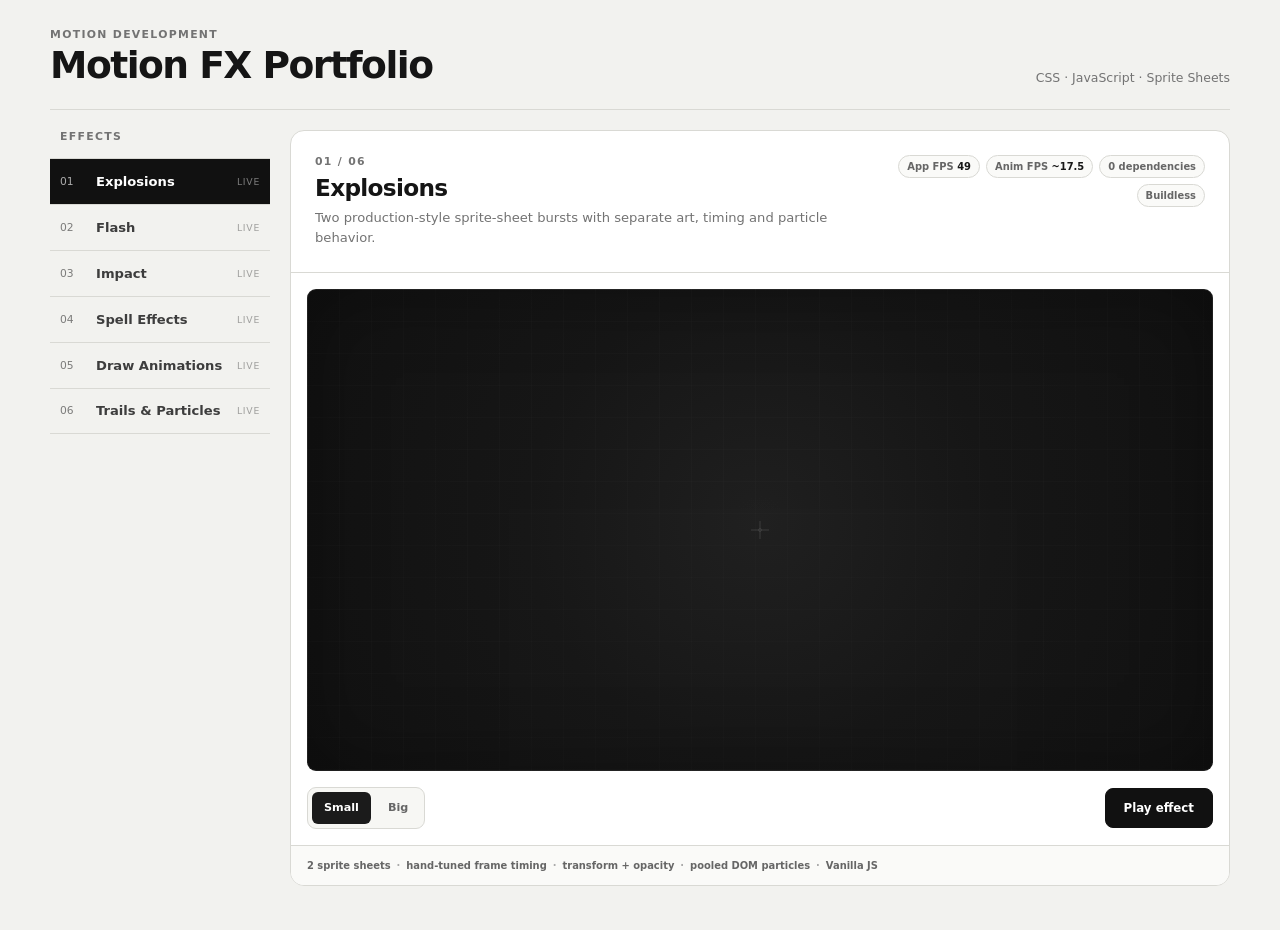
==== commit e397139b: "Load raster explosion polish" ====
--- a/site/index.html
+++ b/site/index.html
@@ -6,6 +6,7 @@
   <meta name="description" content="Lightweight browser motion and game FX portfolio built with CSS, JavaScript and sprite sheets.">
   <title>Motion FX Portfolio</title>
   <link rel="stylesheet" href="./styles.css">
+  <link rel="stylesheet" href="./explosion-polish.css">
   <link rel="stylesheet" href="./impact-polish.css">
   <link rel="stylesheet" href="./draw-polish.css">
   <link rel="stylesheet" href="./spell-polish.css">
@@ -62,5 +63,6 @@
   </main>
 
   <script src="./js/main.js" defer></script>
+  <script src="./js/explosion-polish.js" defer></script>
 </body>
 </html>
--- a/site/explosion-polish.css
+++ b/site/explosion-polish.css
@@ -0,0 +1,130 @@
+/* Explosion 01 polish pass
+   Raster sprite art is the primary read. Secondary layers stay restrained. */
+
+.effect-root[data-explosion-variant="small"] .explosion-sprite {
+  background-image: url("./assets/explosion-small.png") !important;
+  background-size: 1600px 160px !important;
+  filter: none;
+}
+
+.effect-root[data-explosion-variant="big"] .explosion-sprite {
+  background-image: url("./assets/explosion-big.png") !important;
+  background-size: 2304px 192px !important;
+  filter: none;
+}
+
+/* Small: sprite silhouette does the work. No shockwave, almost no bloom. */
+.effect-root[data-explosion-variant="small"] .blast-bloom,
+.effect-root[data-explosion-variant="small"] .shock-ring {
+  display: none;
+}
+
+.effect-root[data-explosion-variant="small"] .explosion-flash {
+  width: 15px;
+  height: 15px;
+  box-shadow: 0 0 12px 3px rgba(255, 209, 112, .38);
+}
+
+.effect-root[data-explosion-variant="small"] .explosion-flash.is-playing {
+  animation: explosion-contact-small 46ms cubic-bezier(.08,.82,.18,1) both;
+}
+
+@keyframes explosion-contact-small {
+  0% { opacity: 0; transform: translate(-50%,-50%) scale(.18,.7); }
+  14% { opacity: 1; transform: translate(-50%,-50%) scale(.78,1); }
+  100% { opacity: 0; transform: translate(-50%,-50%) scale(2.25,.34); }
+}
+
+/* Keep five useful sparks, not a radial halo. */
+.effect-root[data-explosion-variant="small"] .particle.spark:nth-child(n+6) { display: none; }
+.effect-root[data-explosion-variant="small"] .particle.ember:nth-child(n+11) { display: none; }
+
+.effect-root[data-explosion-variant="small"] .particle.spark:nth-child(1) { --rotation:-18deg !important; --distance:82px !important; --length:24px !important; --delay:22ms !important; --duration:188ms !important; }
+.effect-root[data-explosion-variant="small"] .particle.spark:nth-child(2) { --rotation:7deg !important; --distance:64px !important; --length:18px !important; --delay:29ms !important; --duration:168ms !important; }
+.effect-root[data-explosion-variant="small"] .particle.spark:nth-child(3) { --rotation:42deg !important; --distance:48px !important; --length:13px !important; --delay:35ms !important; --duration:154ms !important; }
+.effect-root[data-explosion-variant="small"] .particle.spark:nth-child(4) { --rotation:132deg !important; --distance:31px !important; --length:10px !important; --delay:31ms !important; --duration:142ms !important; }
+.effect-root[data-explosion-variant="small"] .particle.spark:nth-child(5) { --rotation:224deg !important; --distance:42px !important; --length:12px !important; --delay:39ms !important; --duration:160ms !important; }
+
+.effect-root[data-explosion-variant="small"] .particle.ember:nth-child(9) { --x:42px !important; --y:38px !important; --size:3px !important; --delay:84ms !important; --duration:330ms !important; }
+.effect-root[data-explosion-variant="small"] .particle.ember:nth-child(10) { --x:-27px !important; --y:47px !important; --size:2px !important; --delay:108ms !important; --duration:375ms !important; }
+
+/* Big: one pressure wave, controlled bloom, stronger breakup. */
+.effect-root[data-explosion-variant="big"] .shock-ring--b { display: none; }
+
+.effect-root[data-explosion-variant="big"] .blast-bloom {
+  width: 210px;
+  height: 210px;
+  background: radial-gradient(circle, rgba(255,210,120,.36) 0 7%, rgba(255,117,32,.14) 28%, transparent 63%);
+  mix-blend-mode: screen;
+}
+
+.effect-root[data-explosion-variant="big"] .blast-bloom.is-playing {
+  animation: explosion-bloom-big 145ms cubic-bezier(.06,.74,.16,1) both;
+}
+
+@keyframes explosion-bloom-big {
+  0% { opacity: .55; transform: translate(-50%,-50%) scale(.12); }
+  30% { opacity: .38; }
+  100% { opacity: 0; transform: translate(-50%,-50%) scale(1.02); }
+}
+
+.effect-root[data-explosion-variant="big"] .explosion-flash {
+  width: 20px;
+  height: 20px;
+  box-shadow: 0 0 16px 4px rgba(255,221,137,.42);
+}
+
+.effect-root[data-explosion-variant="big"] .explosion-flash.is-playing {
+  animation: explosion-contact-big 52ms cubic-bezier(.06,.86,.16,1) both;
+}
+
+@keyframes explosion-contact-big {
+  0% { opacity: 0; transform: translate(-50%,-50%) scale(.12,.78); }
+  12% { opacity: 1; transform: translate(-50%,-50%) scale(1,1.06); }
+  100% { opacity: 0; transform: translate(-50%,-50%) scale(3.4,.28); }
+}
+
+.effect-root[data-explosion-variant="big"] .shock-ring--a {
+  width: 48px;
+  height: 34px;
+  border-width: 1px;
+  border-color: rgba(255,204,128,.54);
+}
+
+.effect-root[data-explosion-variant="big"] .shock-ring--a.is-playing {
+  animation: explosion-pressure-big 190ms cubic-bezier(.06,.76,.14,1) 10ms both;
+}
+
+@keyframes explosion-pressure-big {
+  0% { opacity: .58; transform: translate(-50%,-50%) scale(.35,.65); }
+  100% { opacity: 0; transform: translate(-50%,-50%) scale(4.7,1.65); }
+}
+
+/* Reduce the radial count and hand-direct the useful streaks. */
+.effect-root[data-explosion-variant="big"] .particle.spark:nth-child(n+9) { display: none; }
+.effect-root[data-explosion-variant="big"] .particle.ember:nth-child(n+17) { display: none; }
+.effect-root[data-explosion-variant="big"] .particle.debris:nth-child(n+22) { display: none; }
+
+.effect-root[data-explosion-variant="big"] .particle.spark:nth-child(1) { --rotation:-12deg !important; --distance:142px !important; --length:31px !important; --delay:26ms !important; --duration:238ms !important; }
+.effect-root[data-explosion-variant="big"] .particle.spark:nth-child(2) { --rotation:11deg !important; --distance:111px !important; --length:24px !important; --delay:31ms !important; --duration:222ms !important; }
+.effect-root[data-explosion-variant="big"] .particle.spark:nth-child(3) { --rotation:38deg !important; --distance:83px !important; --length:19px !important; --delay:38ms !important; --duration:205ms !important; }
+.effect-root[data-explosion-variant="big"] .particle.spark:nth-child(4) { --rotation:82deg !important; --distance:58px !important; --length:14px !important; --delay:45ms !important; --duration:192ms !important; }
+.effect-root[data-explosion-variant="big"] .particle.spark:nth-child(5) { --rotation:151deg !important; --distance:73px !important; --length:17px !important; --delay:41ms !important; --duration:214ms !important; }
+.effect-root[data-explosion-variant="big"] .particle.spark:nth-child(6) { --rotation:207deg !important; --distance:96px !important; --length:20px !important; --delay:34ms !important; --duration:226ms !important; }
+.effect-root[data-explosion-variant="big"] .particle.spark:nth-child(7) { --rotation:276deg !important; --distance:67px !important; --length:13px !important; --delay:47ms !important; --duration:200ms !important; }
+.effect-root[data-explosion-variant="big"] .particle.spark:nth-child(8) { --rotation:326deg !important; --distance:105px !important; --length:22px !important; --delay:36ms !important; --duration:218ms !important; }
+
+/* Debris/embers enter after the fireball peak so the read is layered rather than simultaneous. */
+.effect-root[data-explosion-variant="big"] .particle.ember:nth-child(13) { --x:88px !important; --y:54px !important; --delay:112ms !important; --duration:430ms !important; }
+.effect-root[data-explosion-variant="big"] .particle.ember:nth-child(14) { --x:-61px !important; --y:73px !important; --delay:134ms !important; --duration:470ms !important; }
+.effect-root[data-explosion-variant="big"] .particle.ember:nth-child(15) { --x:34px !important; --y:96px !important; --delay:151ms !important; --duration:500ms !important; }
+.effect-root[data-explosion-variant="big"] .particle.ember:nth-child(16) { --x:-23px !important; --y:111px !important; --delay:169ms !important; --duration:520ms !important; }
+
+.effect-root[data-explosion-variant="big"] .particle.debris:nth-child(19) { --x:104px !important; --y:62px !important; --w:11px !important; --h:6px !important; --delay:92ms !important; --duration:510ms !important; }
+.effect-root[data-explosion-variant="big"] .particle.debris:nth-child(20) { --x:-78px !important; --y:70px !important; --w:7px !important; --h:4px !important; --delay:116ms !important; --duration:550ms !important; }
+.effect-root[data-explosion-variant="big"] .particle.debris:nth-child(21) { --x:48px !important; --y:118px !important; --w:5px !important; --h:4px !important; --delay:138ms !important; --duration:590ms !important; }
+
+@media (prefers-reduced-motion: reduce) {
+  .effect-root[data-explosion-variant] .shock-ring,
+  .effect-root[data-explosion-variant] .blast-bloom { display: none; }
+}
